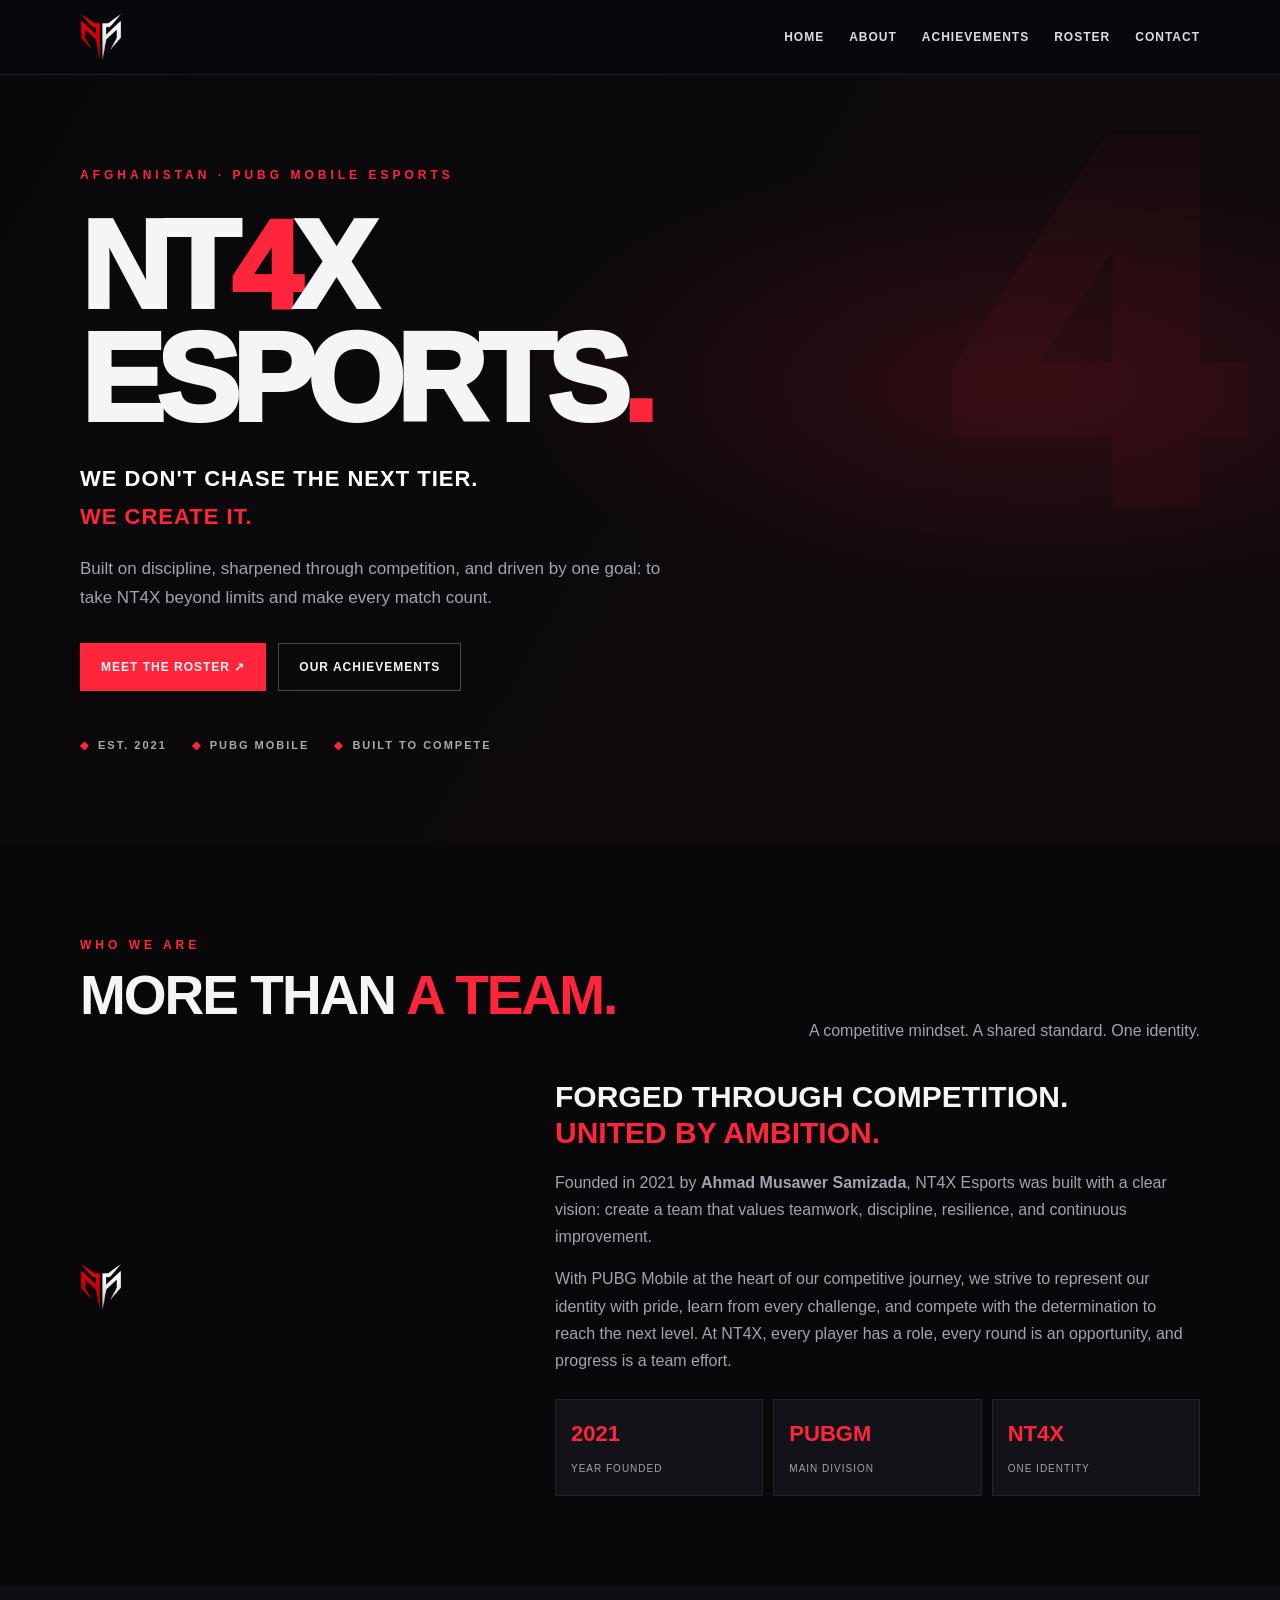
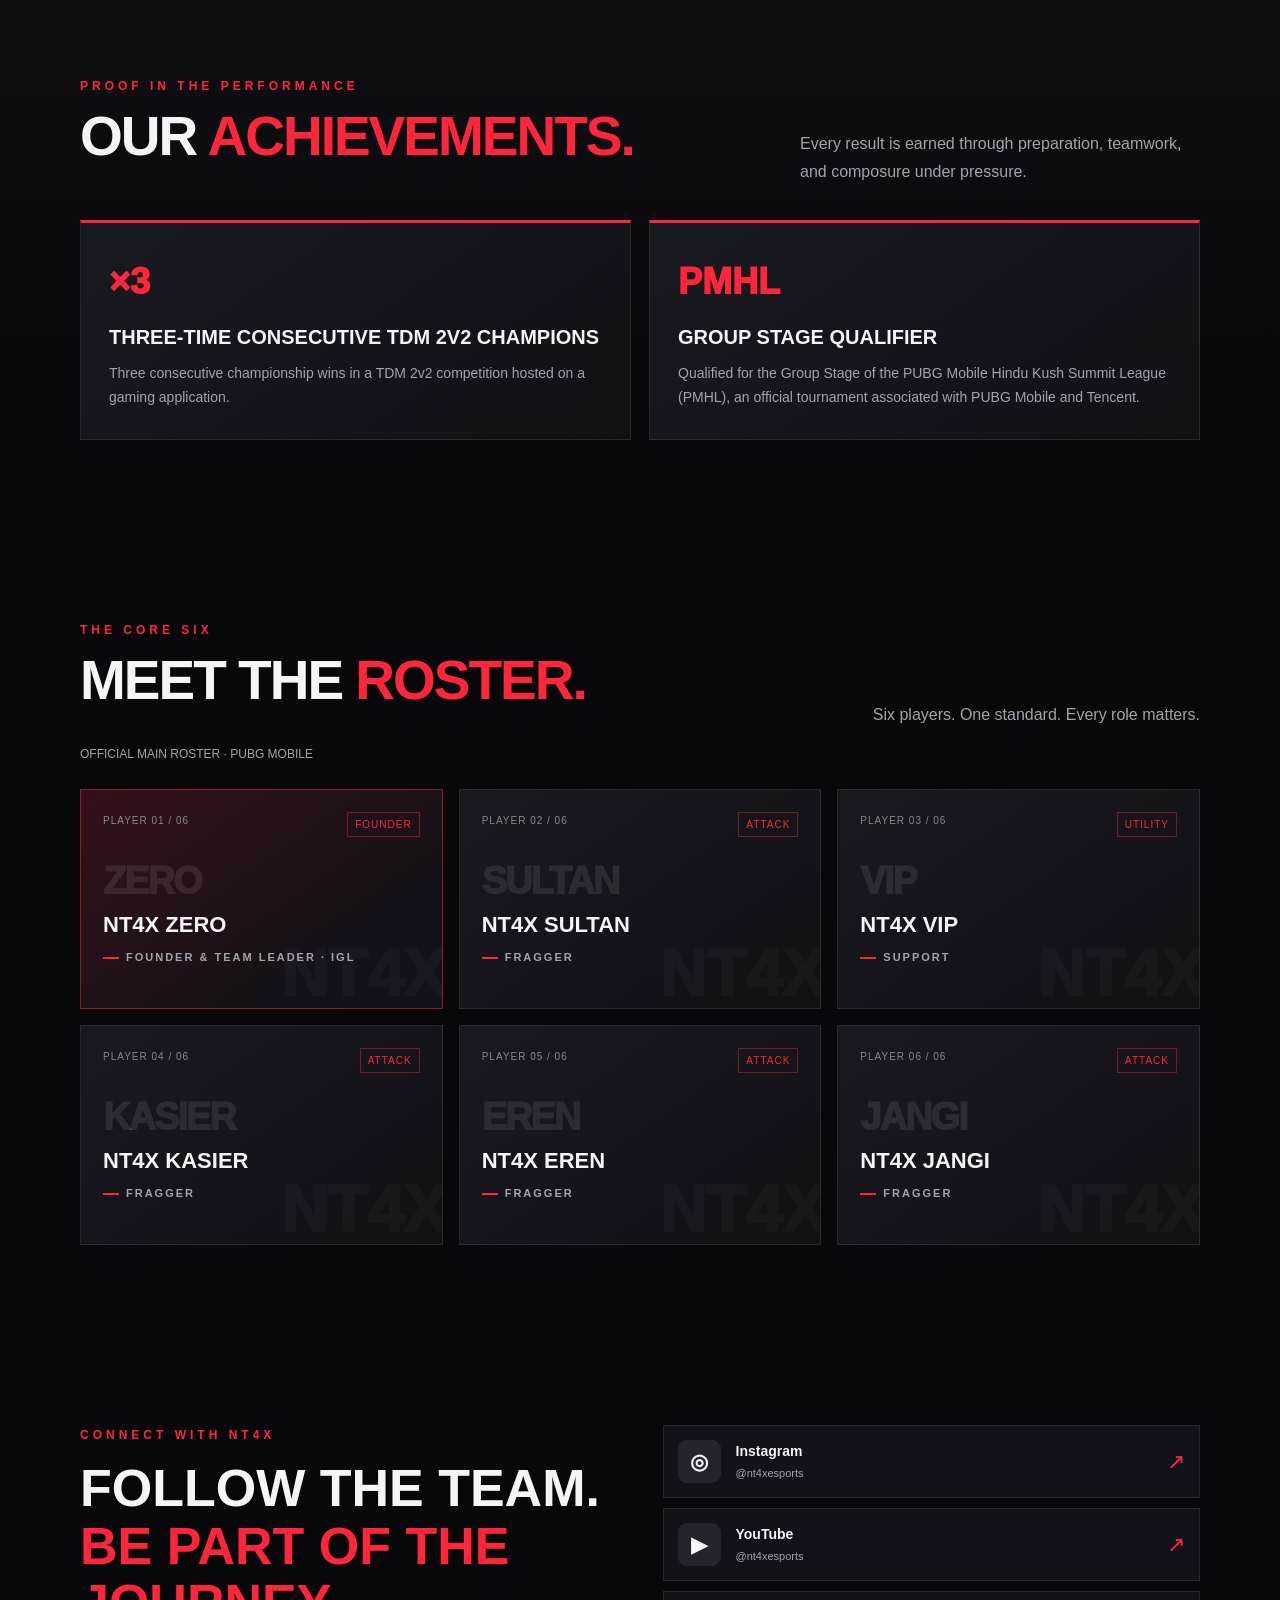
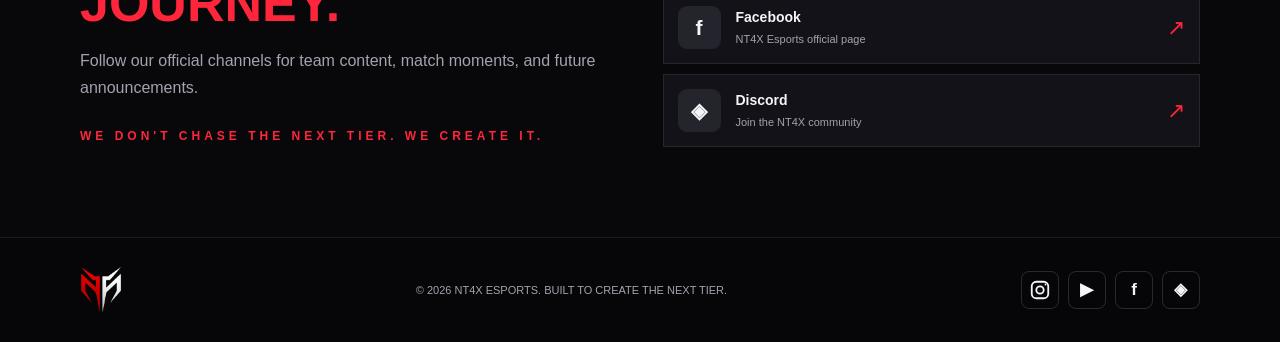
==== index.html @ 8c8d633f "Update footer logo with image and aria-label" ====
<!DOCTYPE html>
<html lang="en">
<head>
<meta charset="UTF-8">
<meta name="viewport" content="width=device-width, initial-scale=1">
<meta name="theme-color" content="#08080b">
<title>NT4X ESPORTS | Official Website</title>
<style>
:root{--red:#ff263b;--bg:#08080b;--card:#121218;--white:#f5f5f7;--muted:#a3a3af}
*{box-sizing:border-box;margin:0;padding:0}
html{scroll-behavior:smooth;scroll-padding-top:85px}
body{font-family:Arial,Helvetica,sans-serif;background:var(--bg);color:var(--white);line-height:1.7}
a{color:inherit;text-decoration:none}
.wrap{width:min(1120px,92%);margin:auto}
.red{color:var(--red)}
header{height:75px;position:sticky;top:0;z-index:10;background:#09090dee;backdrop-filter:blur(15px);border-bottom:1px solid #ffffff18}
nav{height:100%;display:flex;align-items:center;justify-content:space-between;gap:20px}
.logo{font-size:25px;font-weight:1000;letter-spacing:-1px}
.logo span{color:var(--red)}
.navlinks{display:flex;gap:25px}
.navlinks a{font-size:12px;font-weight:800;letter-spacing:1px;color:#ddd;transition:.2s}
.navlinks a:hover{color:var(--red)}
.menu{display:none;background:none;color:white;border:1px solid #444;padding:8px 12px;font-size:20px}
section{padding:90px 0}
.eyebrow{font-size:12px;font-weight:bold;letter-spacing:4px;color:var(--red);text-transform:uppercase}
h2{font-size:clamp(32px,5vw,55px);line-height:1.1;letter-spacing:-2px;text-transform:uppercase;margin:10px 0 18px}
p{color:var(--muted)}
.hero{min-height:650px;display:flex;align-items:center;position:relative;overflow:hidden;background:radial-gradient(ellipse at 80% 40%,#ff263b24,transparent 35%),linear-gradient(120deg,#08080b,#110a0d)}
.hero:after{content:"4";position:absolute;right:4%;top:0;font-size:clamp(250px,40vw,520px);font-weight:1000;color:#ff263b0b;line-height:1;pointer-events:none}
.hero .wrap{position:relative;z-index:1}
.hero h1{font-size:clamp(65px,11vw,125px);line-height:.9;letter-spacing:-8px;font-weight:1000;margin:25px 0}
.hero h1 span{color:var(--red)}
.tagline{font-size:clamp(16px,2.5vw,22px);font-weight:900;letter-spacing:1px;text-transform:uppercase;color:white}
.hero-copy{max-width:600px;margin-top:20px;font-size:17px}
.buttons{display:flex;flex-wrap:wrap;gap:12px;margin-top:30px}
.btn{display:inline-block;padding:13px 20px;font-size:12px;font-weight:900;letter-spacing:1px;border:1px solid #ffffff40;transition:.2s}
.btn.primary{background:var(--red);border-color:var(--red)}
.btn:hover{transform:translateY(-3px);border-color:var(--red)}
.meta{display:flex;gap:25px;flex-wrap:wrap;margin-top:45px;font-size:11px;font-weight:bold;letter-spacing:2px;color:#aaa}
.meta span:before{content:"◆";color:var(--red);margin-right:8px}
.heading{display:flex;align-items:end;justify-content:space-between;gap:20px;margin-bottom:35px}
.heading p{max-width:400px}
.about-grid{display:grid;grid-template-columns:.8fr 1.2fr;gap:45px;align-items:center}
.emblem{min-height:300px;display:grid;place-items:center;background:linear-gradient(145deg,#191920,#0d0d11);border:1px solid #ffffff16;position:relative;overflow:hidden}
.emblem:after{content:"ESPORTS";position:absolute;bottom:-15px;font-size:65px;font-weight:1000;color:#ffffff08}
.emblem .logo{font-size:clamp(65px,10vw,100px);z-index:1}
.about-copy h3{font-size:30px;line-height:1.2;margin-bottom:18px}
.about-copy p{margin-bottom:15px}
.stats{display:grid;grid-template-columns:repeat(3,1fr);gap:10px;margin-top:25px}
.stat{background:var(--card);border:1px solid #ffffff12;padding:15px}
.stat strong{display:block;color:var(--red);font-size:22px}
.stat small{color:var(--muted);font-size:10px;letter-spacing:1px}
.achievements{background:linear-gradient(180deg,#0e0e13,#08080b)}
.achievement-grid{display:grid;grid-template-columns:repeat(2,1fr);gap:18px}
.achievement{background:linear-gradient(145deg,#191920,#101015);border:1px solid #ffffff15;border-top:3px solid var(--red);padding:28px;min-height:220px}
.achievement .number{font-size:36px;color:var(--red);font-weight:1000}
.achievement h3{font-size:20px;line-height:1.3;margin:12px 0}
.achievement p{font-size:14px}
.roster-grid{display:grid;grid-template-columns:repeat(3,1fr);gap:16px}
.player{background:linear-gradient(145deg,#191920,#101015);border:1px solid #ffffff16;min-height:220px;padding:22px;position:relative;overflow:hidden;transition:.25s}
.player:hover{transform:translateY(-5px);border-color:var(--red)}
.player:after{content:"NT4X";position:absolute;right:-5px;bottom:-22px;font-size:65px;font-weight:1000;color:#ffffff07}
.player.leader{border-color:#ff263b80;background:linear-gradient(145deg,#351119,#121218 75%)}
.player-top{display:flex;justify-content:space-between;gap:8px;font-size:10px;letter-spacing:1px;color:#888}
.badge{color:var(--red);border:1px solid #ff263b66;padding:3px 7px}
.initial{font-size:38px;font-weight:1000;letter-spacing:-2px;color:#ffffff18;margin:25px 0 12px;line-height:1}
.player h3{font-size:22px;line-height:1.2;position:relative;z-index:1}
.role{font-size:11px;font-weight:bold;letter-spacing:2px;text-transform:uppercase;margin-top:10px;color:var(--muted)}
.role:before{content:"";display:inline-block;width:16px;height:2px;background:var(--red);vertical-align:middle;margin-right:7px}
.contact-grid{display:grid;grid-template-columns:1fr 1fr;gap:45px}
.contact-copy h3{font-size:clamp(32px,5vw,52px);line-height:1.1;margin:15px 0}
.socials{display:grid;gap:10px}
.social{display:flex;align-items:center;gap:15px;background:var(--card);border:1px solid #ffffff15;padding:14px;transition:.2s}
.social:hover{border-color:var(--red);transform:translateX(4px)}
.icon{width:43px;height:43px;display:grid;place-items:center;background:#24242c;border-radius:9px;font-size:21px;font-weight:bold}
.social strong{display:block;font-size:14px}
.social small{display:block;color:var(--muted);font-size:11px}
.arrow{margin-left:auto;color:var(--red);font-size:22px}
footer{border-top:1px solid #ffffff18;background:#060608;padding:28px 0}
.footer-inner{display:flex;justify-content:space-between;align-items:center;gap:20px;flex-wrap:wrap}
footer p{font-size:11px}
.footer-socials{display:flex;gap:9px}
.footer-socials a{display:grid;place-items:center;width:38px;height:38px;border:1px solid #ffffff25;border-radius:8px;font-size:17px;font-weight:bold}
.footer-socials a:hover{color:var(--red);border-color:var(--red)}
@media(max-width:760px){
 section{padding:65px 0}
 .menu{display:block}
 .navlinks{display:none;position:absolute;top:74px;left:0;right:0;background:#0b0b10;padding:18px 5%;flex-direction:column;gap:0;border-bottom:1px solid #ffffff20}
 .navlinks.open{display:flex}
 .navlinks a{padding:12px 0;border-bottom:1px solid #ffffff0d}
 .hero{min-height:590px}
 .hero h1{letter-spacing:-5px}
 .heading{display:block}
 .heading p{margin-top:12px}
 .about-grid,.contact-grid{grid-template-columns:1fr;gap:25px}
 .emblem{min-height:230px}
 .roster-grid{grid-template-columns:repeat(2,minmax(0,1fr))}
 .achievement-grid{grid-template-columns:1fr}
}
@media(max-width:450px){
 .roster-grid{grid-template-columns:1fr}
 .player{min-height:195px}
 .stats{grid-template-columns:1fr}
 .hero h1{font-size:64px}
}
</style>
</head>
<body>

<header>
 <nav class="wrap">
  <a class="logo" href="#home" aria-label="NT4X ESPORTS">
  <img src="nt4x-logo.png" alt="NT4X ESPORTS Logo" style="height:48px;width:auto;object-fit:contain;display:block;">
</a>
  <button class="menu" id="menu" aria-label="Open menu">☰</button>
  <div class="navlinks" id="navlinks">
   <a href="#home">HOME</a>
   <a href="#about">ABOUT</a>
   <a href="#achievements">ACHIEVEMENTS</a>
   <a href="#roster">ROSTER</a>
   <a href="#contact">CONTACT</a>
  </div>
 </nav>
</header>

<main>
<section class="hero" id="home">
 <div class="wrap">
  <div class="eyebrow">AFGHANISTAN · PUBG MOBILE ESPORTS</div>
  <h1>NT<span>4</span>X<br>ESPORTS<span>.</span></h1>
  <div class="tagline">WE DON'T CHASE THE NEXT TIER.<br><span class="red">WE CREATE IT.</span></div>
  <p class="hero-copy">Built on discipline, sharpened through competition, and driven by one goal: to take NT4X beyond limits and make every match count.</p>
  <div class="buttons">
   <a class="btn primary" href="#roster">MEET THE ROSTER ↗</a>
   <a class="btn" href="#achievements">OUR ACHIEVEMENTS</a>
  </div>
  <div class="meta"><span>EST. 2021</span><span>PUBG MOBILE</span><span>BUILT TO COMPETE</span></div>
 </div>
</section>

<section id="about">
 <div class="wrap">
  <div class="heading">
   <div><div class="eyebrow">WHO WE ARE</div><h2>MORE THAN <span class="red">A TEAM.</span></h2></div>
   <p>A competitive mindset. A shared standard. One identity.</p>
  </div>
  <div class="about-grid">
   <div class="logo">
  <img src="nt4x-logo.png" alt="NT4X ESPORTS" style="height:48px;width:auto;display:block">
</div>
   <div class="about-copy">
    <h3>FORGED THROUGH COMPETITION.<br><span class="red">UNITED BY AMBITION.</span></h3>
    <p>Founded in 2021 by <strong>Ahmad Musawer Samizada</strong>, NT4X Esports was built with a clear vision: create a team that values teamwork, discipline, resilience, and continuous improvement.</p>
    <p>With PUBG Mobile at the heart of our competitive journey, we strive to represent our identity with pride, learn from every challenge, and compete with the determination to reach the next level. At NT4X, every player has a role, every round is an opportunity, and progress is a team effort.</p>
    <div class="stats">
     <div class="stat"><strong>2021</strong><small>YEAR FOUNDED</small></div>
     <div class="stat"><strong>PUBGM</strong><small>MAIN DIVISION</small></div>
     <div class="stat"><strong>NT4X</strong><small>ONE IDENTITY</small></div>
    </div>
   </div>
  </div>
 </div>
</section>

<section class="achievements" id="achievements">
 <div class="wrap">
  <div class="heading">
   <div><div class="eyebrow">PROOF IN THE PERFORMANCE</div><h2>OUR <span class="red">ACHIEVEMENTS.</span></h2></div>
   <p>Every result is earned through preparation, teamwork, and composure under pressure.</p>
  </div>
  <div class="achievement-grid">
   <article class="achievement">
    <div class="number">×3</div>
    <h3>THREE-TIME CONSECUTIVE TDM 2V2 CHAMPIONS</h3>
    <p>Three consecutive championship wins in a TDM 2v2 competition hosted on a gaming application.</p>
   </article>
   <article class="achievement">
    <div class="number">PMHL</div>
    <h3>GROUP STAGE QUALIFIER</h3>
    <p>Qualified for the Group Stage of the PUBG Mobile Hindu Kush Summit League (PMHL), an official tournament associated with PUBG Mobile and Tencent.</p>
   </article>
  </div>
 </div>
</section>

<section id="roster">
 <div class="wrap">
  <div class="heading">
   <div><div class="eyebrow">THE CORE SIX</div><h2>MEET THE <span class="red">ROSTER.</span></h2></div>
   <p>Six players. One standard. Every role matters.</p>
  </div>
  <p style="margin-top:-20px;margin-bottom:25px;font-size:12px">OFFICIAL MAIN ROSTER · PUBG MOBILE</p>
  <div class="roster-grid">
   <article class="player leader">
    <div class="player-top"><span>PLAYER 01 / 06</span><span class="badge">FOUNDER</span></div>
    <div class="initial">ZERO</div><h3>NT4X ZERO</h3>
    <div class="role">Founder &amp; Team Leader · IGL</div>
   </article>
   <article class="player">
    <div class="player-top"><span>PLAYER 02 / 06</span><span class="badge">ATTACK</span></div>
    <div class="initial">SULTAN</div><h3>NT4X SULTAN</h3>
    <div class="role">Fragger</div>
   </article>
   <article class="player">
    <div class="player-top"><span>PLAYER 03 / 06</span><span class="badge">UTILITY</span></div>
    <div class="initial">VIP</div><h3>NT4X VIP</h3>
    <div class="role">Support</div>
   </article>
   <article class="player">
    <div class="player-top"><span>PLAYER 04 / 06</span><span class="badge">ATTACK</span></div>
    <div class="initial">KASIER</div><h3>NT4X KASIER</h3>
    <div class="role">Fragger</div>
   </article>
   <article class="player">
    <div class="player-top"><span>PLAYER 05 / 06</span><span class="badge">ATTACK</span></div>
    <div class="initial">EREN</div><h3>NT4X EREN</h3>
    <div class="role">Fragger</div>
   </article>
   <article class="player">
    <div class="player-top"><span>PLAYER 06 / 06</span><span class="badge">ATTACK</span></div>
    <div class="initial">JANGI</div><h3>NT4X JANGI</h3>
    <div class="role">Fragger</div>
   </article>
  </div>
 </div>
</section>

<section id="contact">
 <div class="wrap">
  <div class="contact-grid">
   <div class="contact-copy">
    <div class="eyebrow">CONNECT WITH NT4X</div>
    <h3>FOLLOW THE TEAM.<br><span class="red">BE PART OF THE JOURNEY.</span></h3>
    <p>Follow our official channels for team content, match moments, and future announcements.</p>
    <p class="eyebrow" style="margin-top:25px">WE DON'T CHASE THE NEXT TIER. WE CREATE IT.</p>
   </div>
   <div class="socials">
    <a class="social" href="https://www.instagram.com/nt4xesports?dlrf=emI4eGlkbW9oaG5x" target="_blank" rel="noopener noreferrer">
     <span class="icon">◎</span><span><strong>Instagram</strong><small>@nt4xesports</small></span><span class="arrow">↗</span>
    </a>
    <a class="social" href="https://youtube.com/@nt4xesports?si=d8Tklz0LD0wvuOBV" target="_blank" rel="noopener noreferrer">
     <span class="icon">▶</span><span><strong>YouTube</strong><small>@nt4xesports</small></span><span class="arrow">↗</span>
    </a>
    <a class="social" href="https://www.facebook.com/share/19sgKAQudq/" target="_blank" rel="noopener noreferrer">
     <span class="icon">f</span><span><strong>Facebook</strong><small>NT4X Esports official page</small></span><span class="arrow">↗</span>
    </a>
    <a class="social" href="https://discord.gg/b323h7CHEZ" target="_blank" rel="noopener noreferrer">
     <span class="icon">◈</span><span><strong>Discord</strong><small>Join the NT4X community</small></span><span class="arrow">↗</span>
    </a>
   </div>
  </div>
 </div>
</section>
</main>

<footer>
 <div class="wrap footer-inner">
  <a class="logo" href="#home" aria-label="NT4X ESPORTS">
  <img src="nt4x-logo.png" alt="NT4X ESPORTS Logo" style="height:48px;width:auto;object-fit:contain;display:block;">
</a>
  <p>© <span id="year"></span> NT4X ESPORTS. BUILT TO CREATE THE NEXT TIER.</p>
  <div class="footer-socials">
   <a href="https://www.instagram.com/nt4xesports?dlrf=emI4eGlkbW9oaG5x" target="_blank" rel="noopener noreferrer" aria-label="Instagram">
  <svg viewBox="0 0 24 24" width="22" height="22" fill="none" stroke="currentColor" stroke-width="2">
    <rect x="3" y="3" width="18" height="18" rx="5"/>
    <circle cx="12" cy="12" r="4"/>
    <circle cx="18" cy="6" r="1" fill="currentColor" stroke="none"/>
  </svg>
</a>
   <a href="https://youtube.com/@nt4xesports?si=d8Tklz0LD0wvuOBV" target="_blank" aria-label="YouTube">▶</a>
   <a href="https://www.facebook.com/share/19sgKAQudq/" target="_blank" aria-label="Facebook">f</a>
   <a href="https://discord.gg/b323h7CHEZ" target="_blank" aria-label="Discord">◈</a>
  </div>
 </div>
</footer>

<script>
const menu=document.getElementById('menu');
const links=document.getElementById('navlinks');
menu.addEventListener('click',()=>{
 links.classList.toggle('open');
 menu.textContent=links.classList.contains('open')?'✕':'☰';
});
links.querySelectorAll('a').forEach(a=>a.addEventListener('click',()=>{
 links.classList.remove('open');
 menu.textContent='☰';
}));
document.getElementById('year').textContent=new Date().getFullYear();
</script>
</body>
</html>
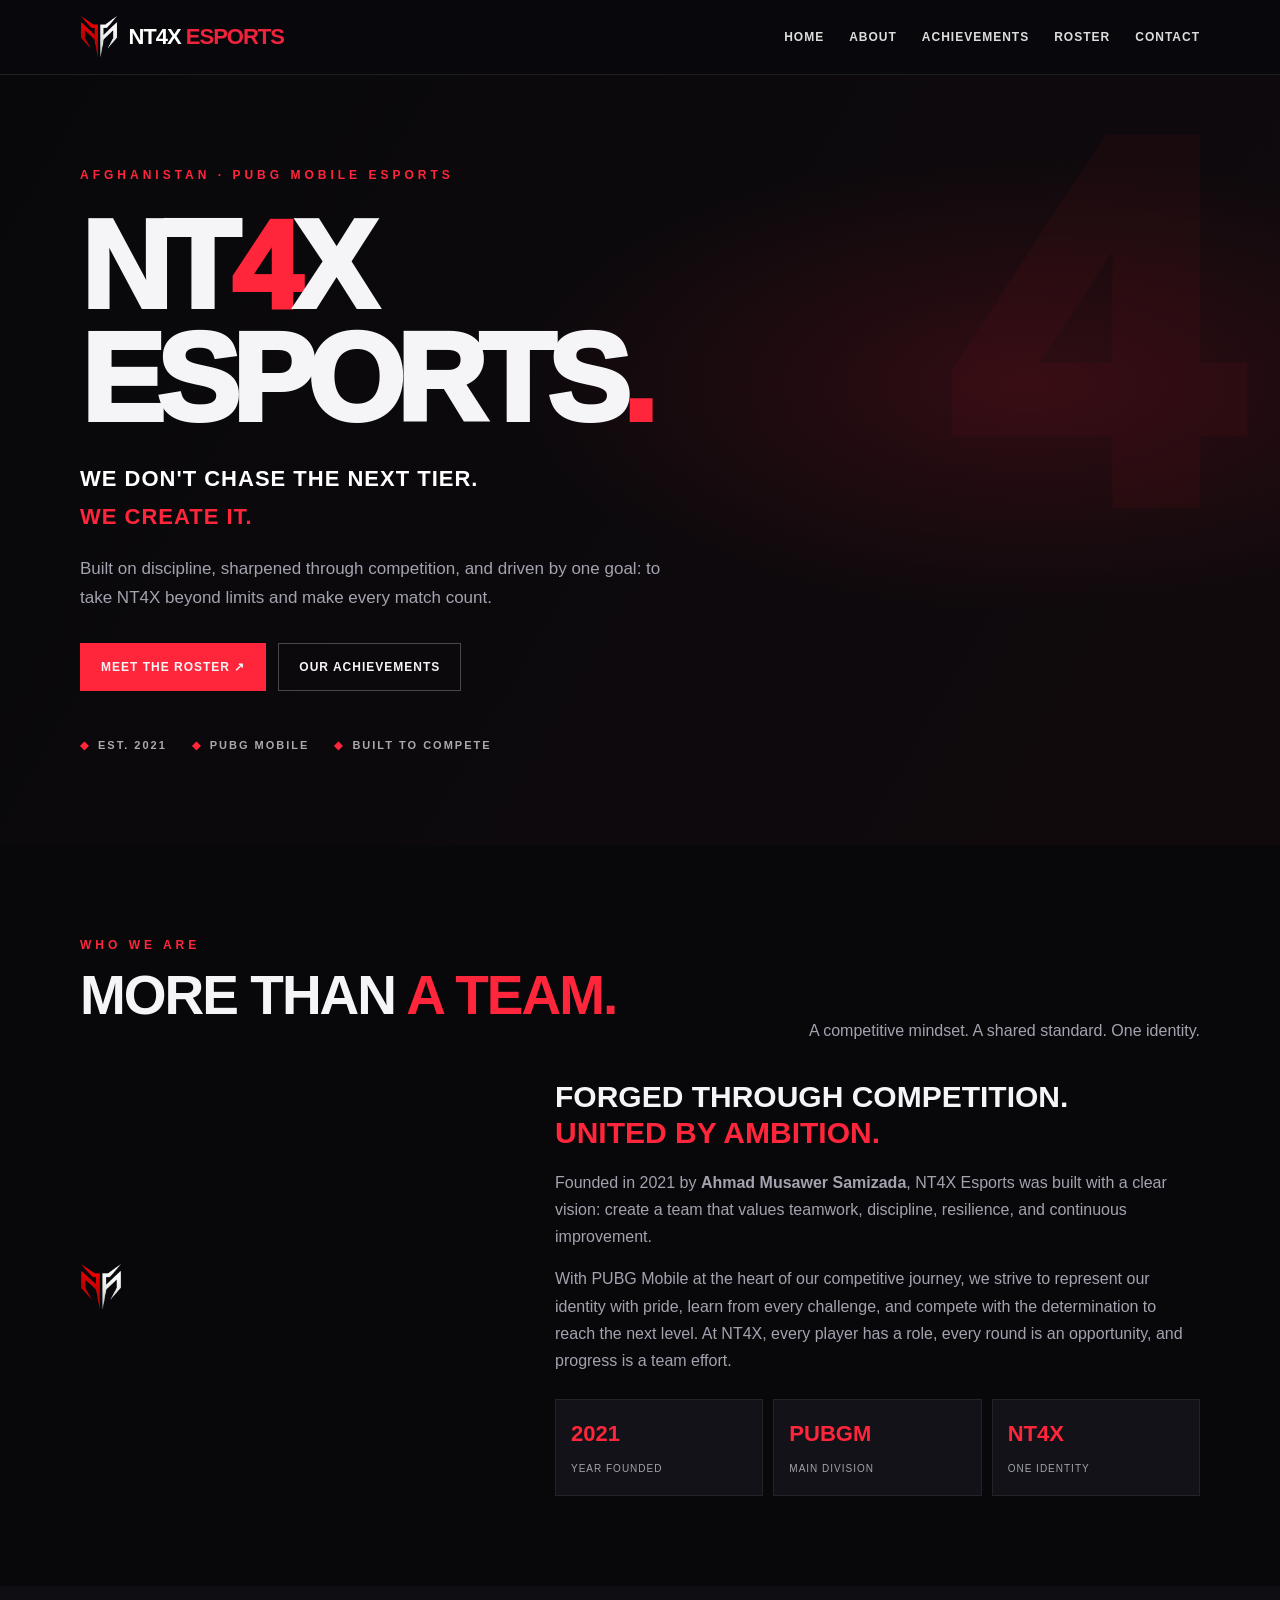
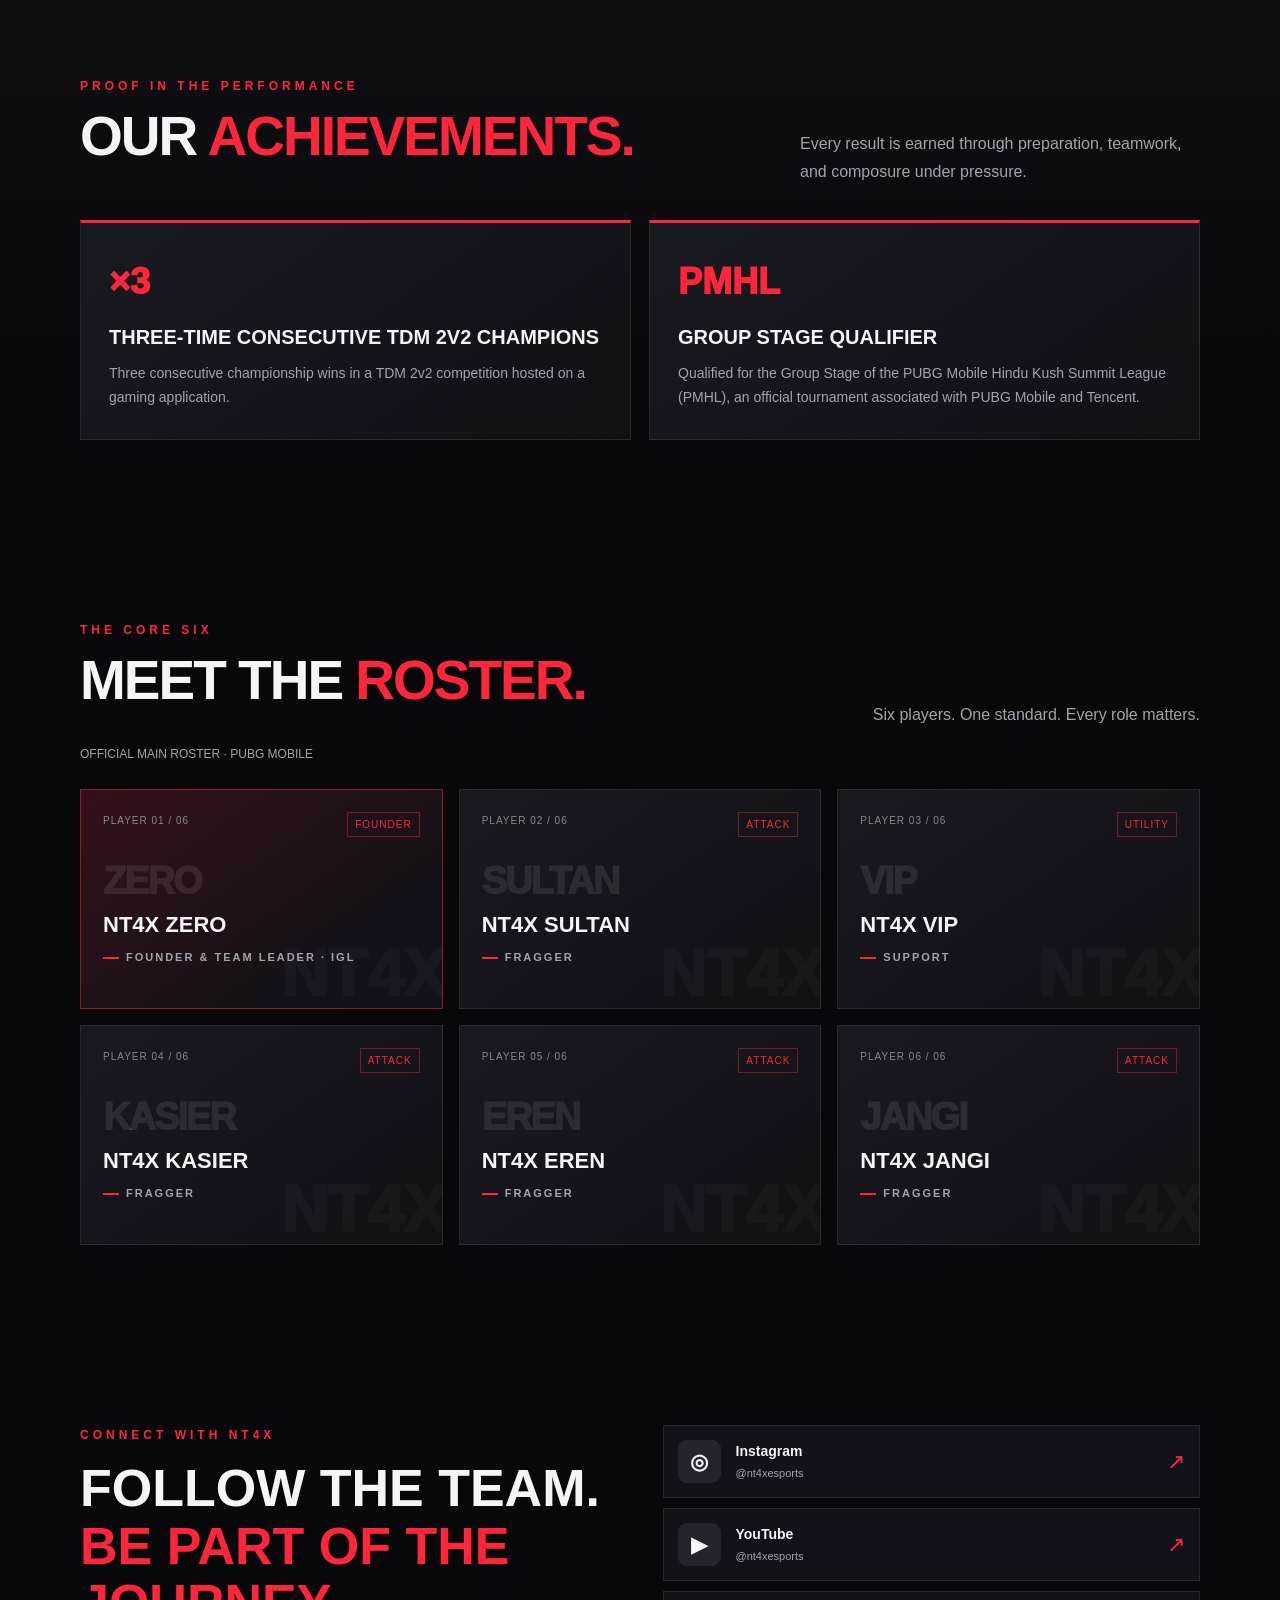
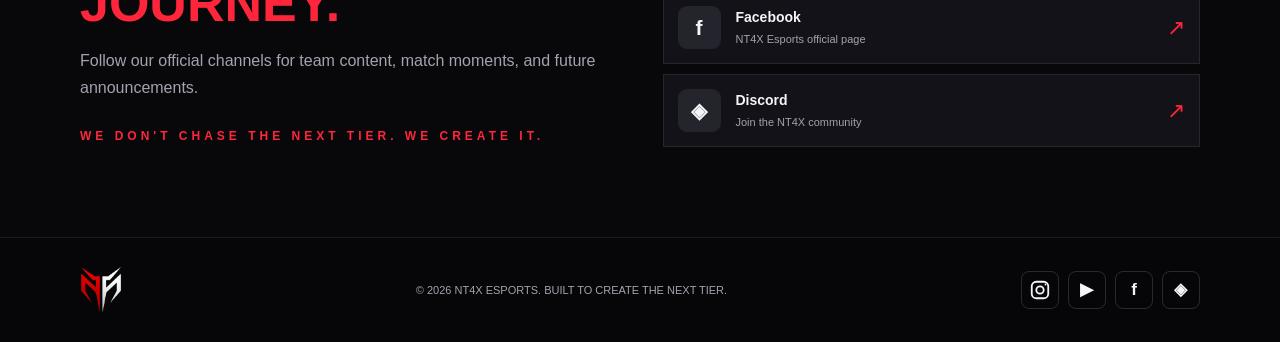
==== commit b3ea6a29: "Update logo link with new styles and text" ====
--- a/index.html
+++ b/index.html
@@ -110,8 +110,9 @@
 
 <header>
  <nav class="wrap">
-  <a class="logo" href="#home" aria-label="NT4X ESPORTS">
-  <img src="nt4x-logo.png" alt="NT4X ESPORTS Logo" style="height:48px;width:auto;object-fit:contain;display:block;">
+  <a class="logo" href="#home" aria-label="NT4X ESPORTS" style="display:flex;align-items:center;gap:10px;text-decoration:none;">
+  <img src="nt4x-logo.png" alt="NT4X Logo" style="height:44px;width:auto;object-fit:contain;display:block;">
+  <span style="color:white;font-size:22px;font-weight:900;white-space:nowrap;">NT4X <span style="color:#ef233c;">ESPORTS</span></span>
 </a>
   <button class="menu" id="menu" aria-label="Open menu">☰</button>
   <div class="navlinks" id="navlinks">
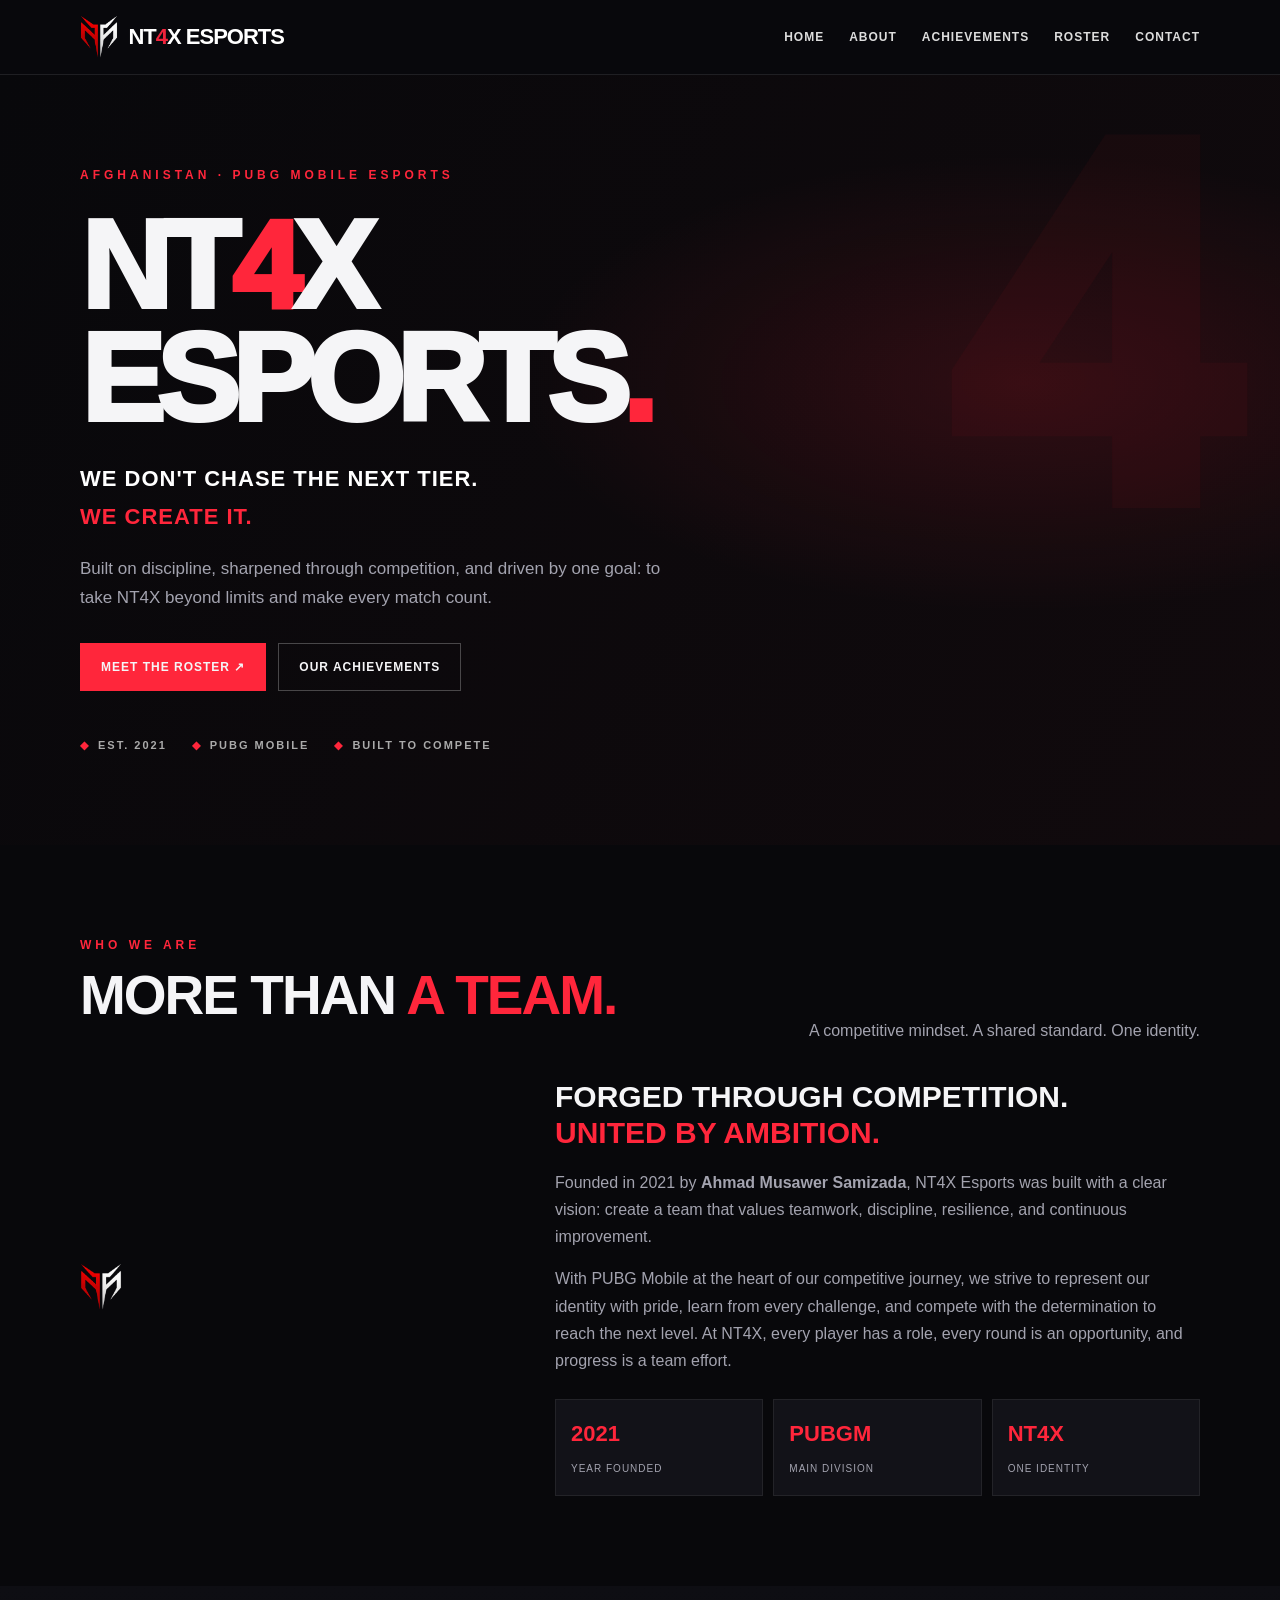
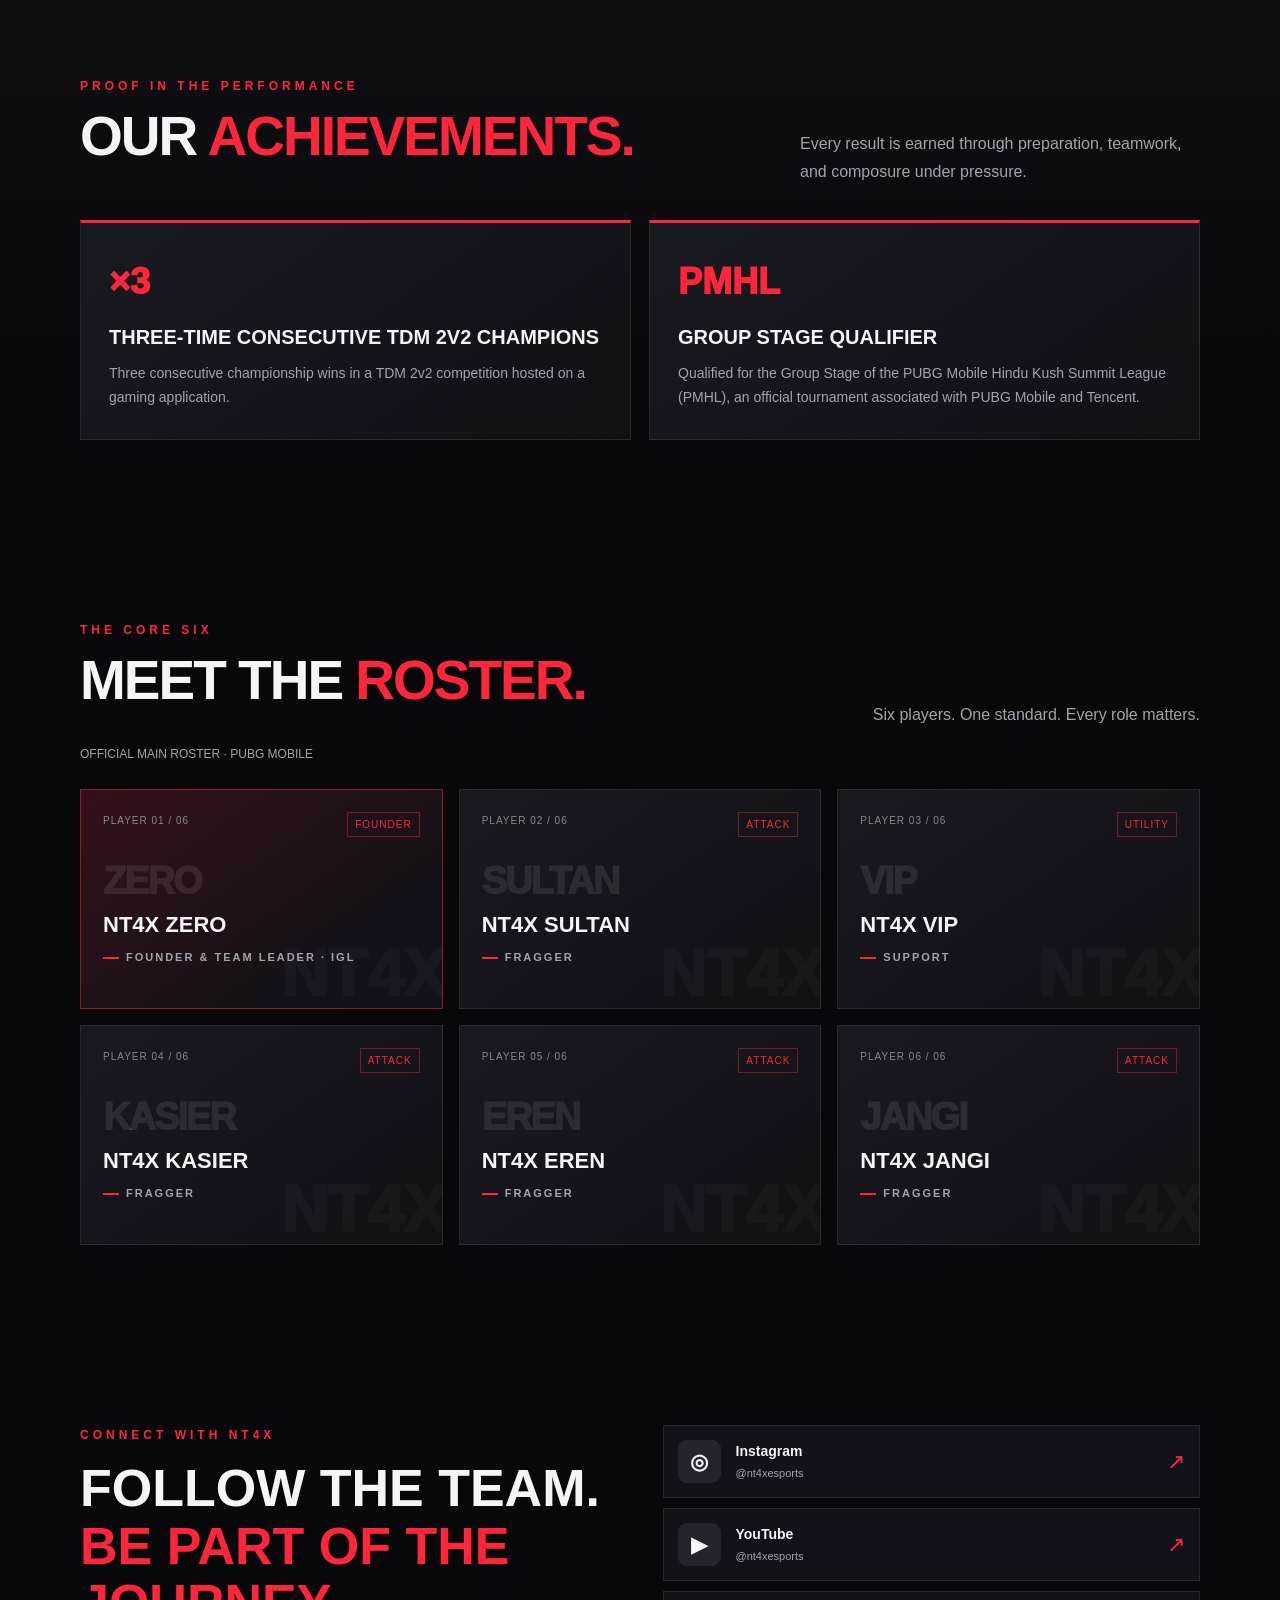
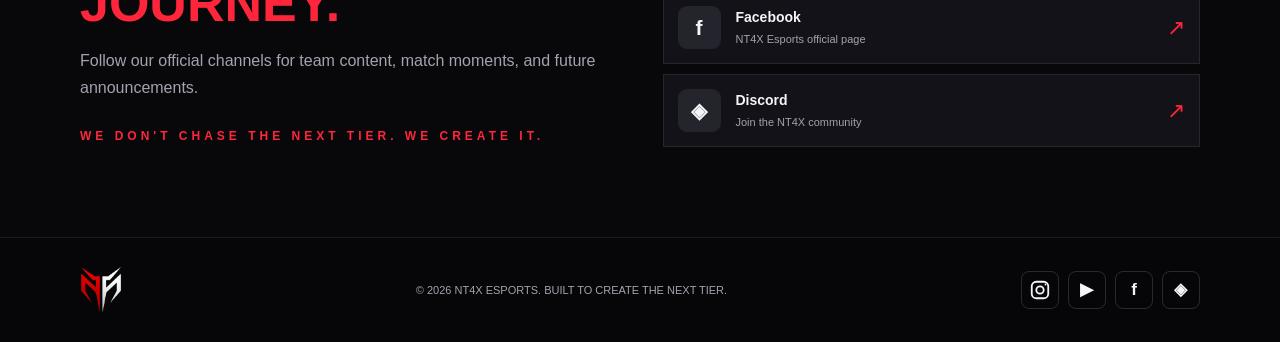
==== commit 7bf9f6e1: "Update index.html" ====
--- a/index.html
+++ b/index.html
@@ -112,7 +112,7 @@
  <nav class="wrap">
   <a class="logo" href="#home" aria-label="NT4X ESPORTS" style="display:flex;align-items:center;gap:10px;text-decoration:none;">
   <img src="nt4x-logo.png" alt="NT4X Logo" style="height:44px;width:auto;object-fit:contain;display:block;">
-  <span style="color:white;font-size:22px;font-weight:900;white-space:nowrap;">NT4X <span style="color:#ef233c;">ESPORTS</span></span>
+  <span style="color:white;font-size:22px;font-weight:900;white-space:nowrap;">NT<span style="color:#ef233c;">4</span>X ESPORTS</span>
 </a>
   <button class="menu" id="menu" aria-label="Open menu">☰</button>
   <div class="navlinks" id="navlinks">
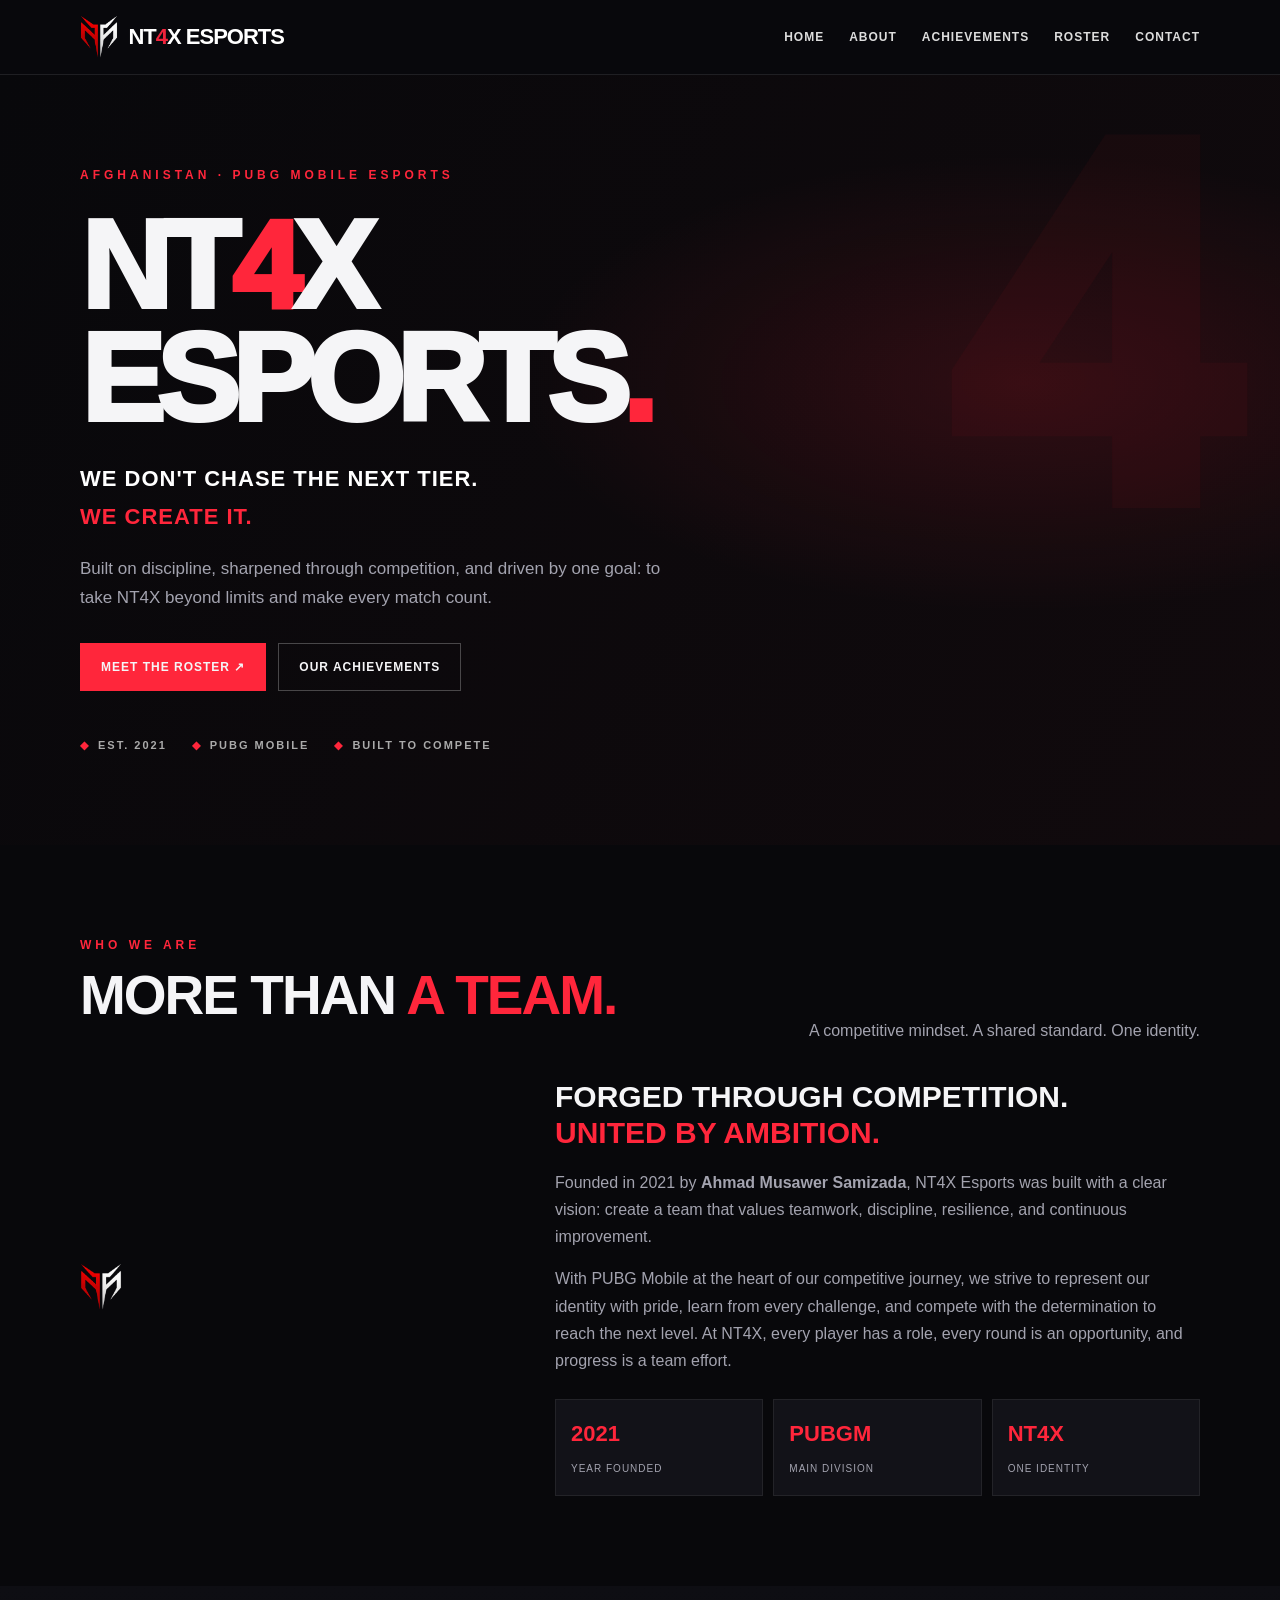
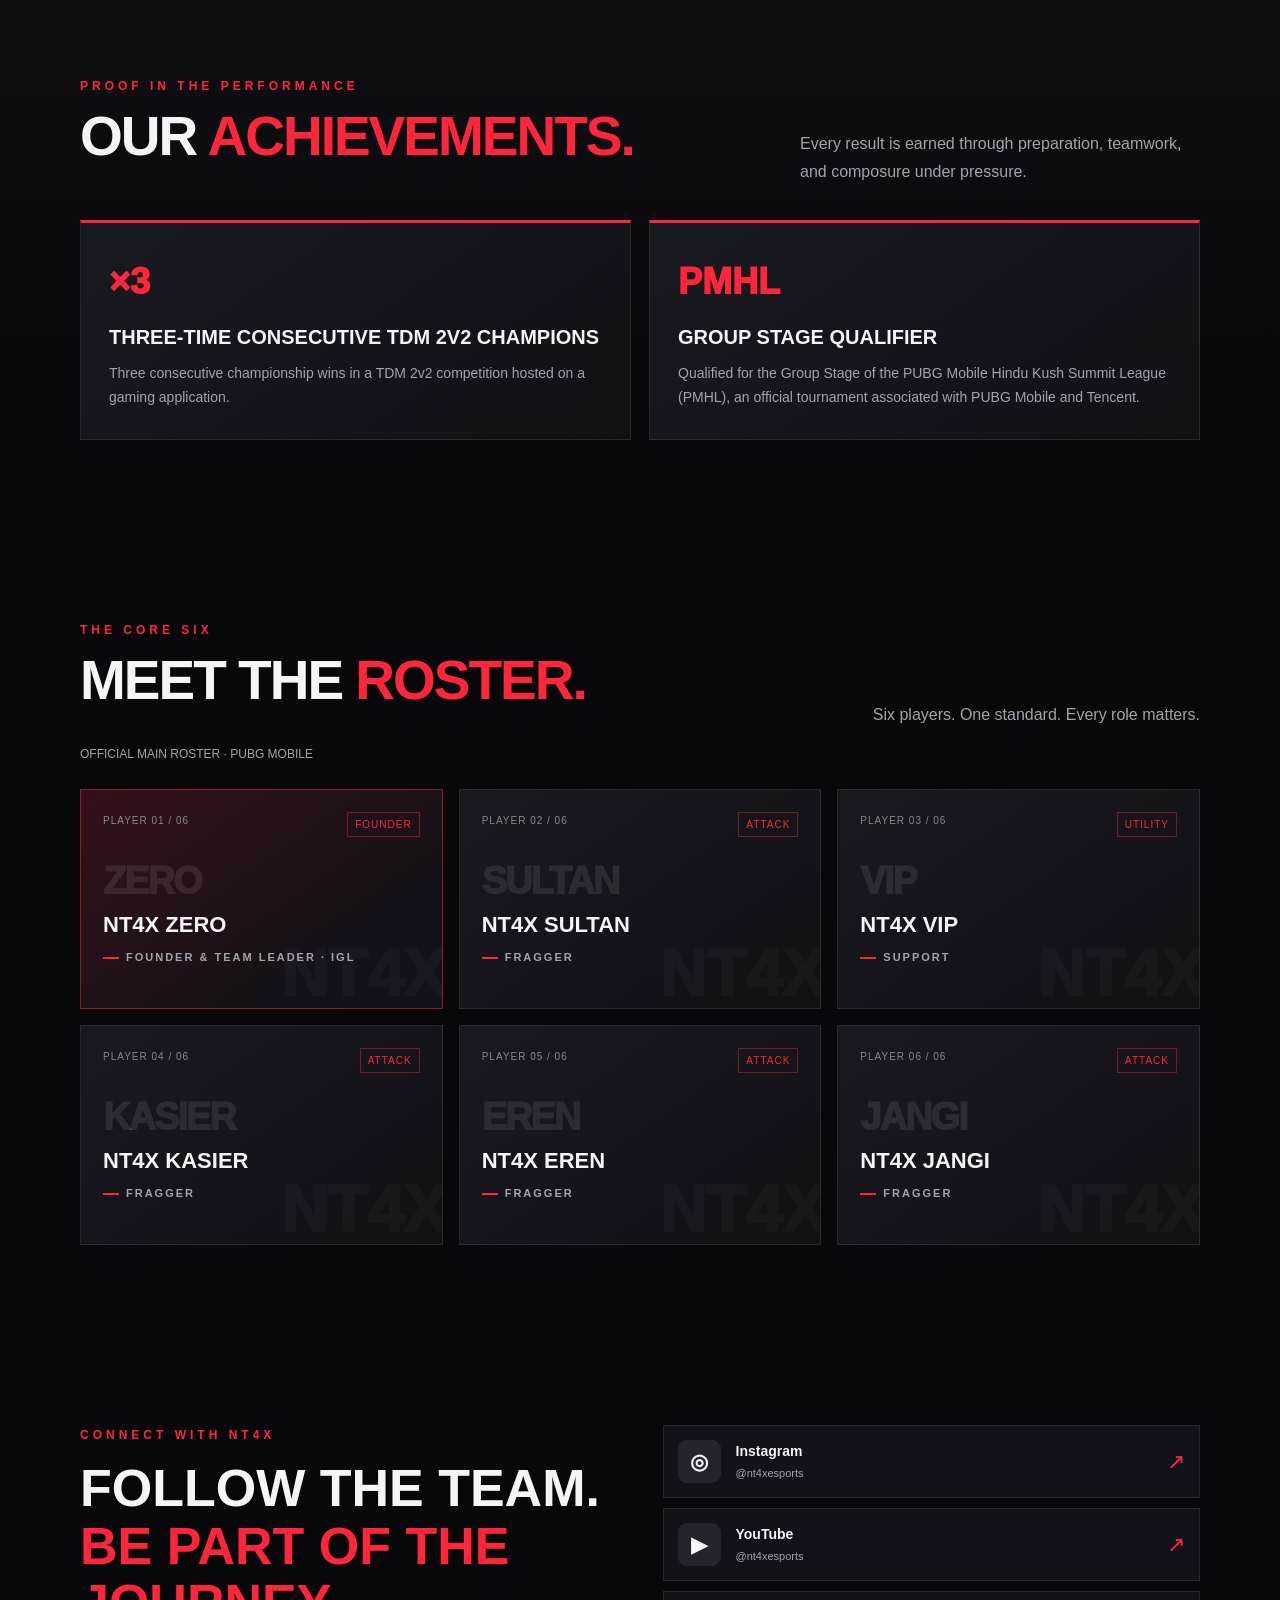
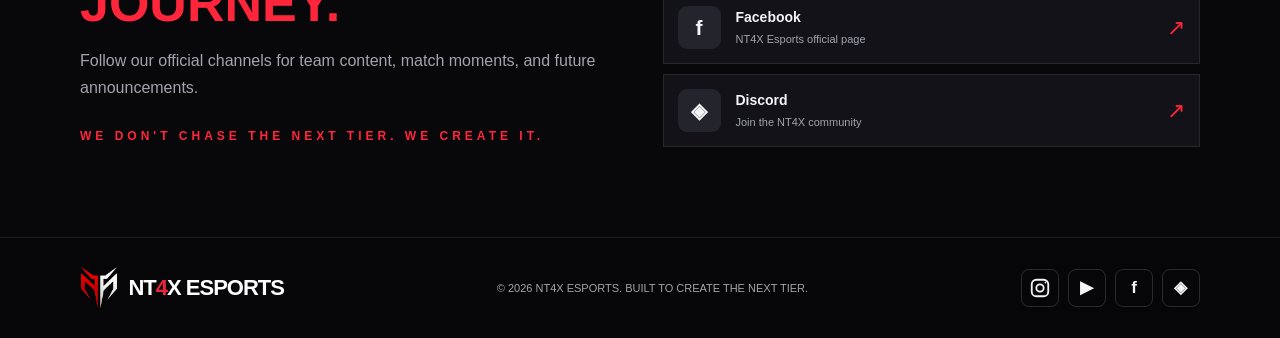
==== commit 83a4274b: "Refactor footer logo with branding span Updated footer logo link and added a span for branding." ====
--- a/index.html
+++ b/index.html
@@ -257,8 +257,9 @@
 
 <footer>
  <div class="wrap footer-inner">
-  <a class="logo" href="#home" aria-label="NT4X ESPORTS">
-  <img src="nt4x-logo.png" alt="NT4X ESPORTS Logo" style="height:48px;width:auto;object-fit:contain;display:block;">
+  <a class="logo" href="#home" aria-label="NT4X ESPORTS" style="display:flex;align-items:center;gap:10px;text-decoration:none;">
+  <img src="nt4x-logo.png" alt="NT4X Logo" style="height:44px;width:auto;object-fit:contain;display:block;">
+  <span style="color:white;font-size:22px;font-weight:900;white-space:nowrap;">NT<span style="color:#ef233c;">4</span>X ESPORTS</span>
 </a>
   <p>© <span id="year"></span> NT4X ESPORTS. BUILT TO CREATE THE NEXT TIER.</p>
   <div class="footer-socials">
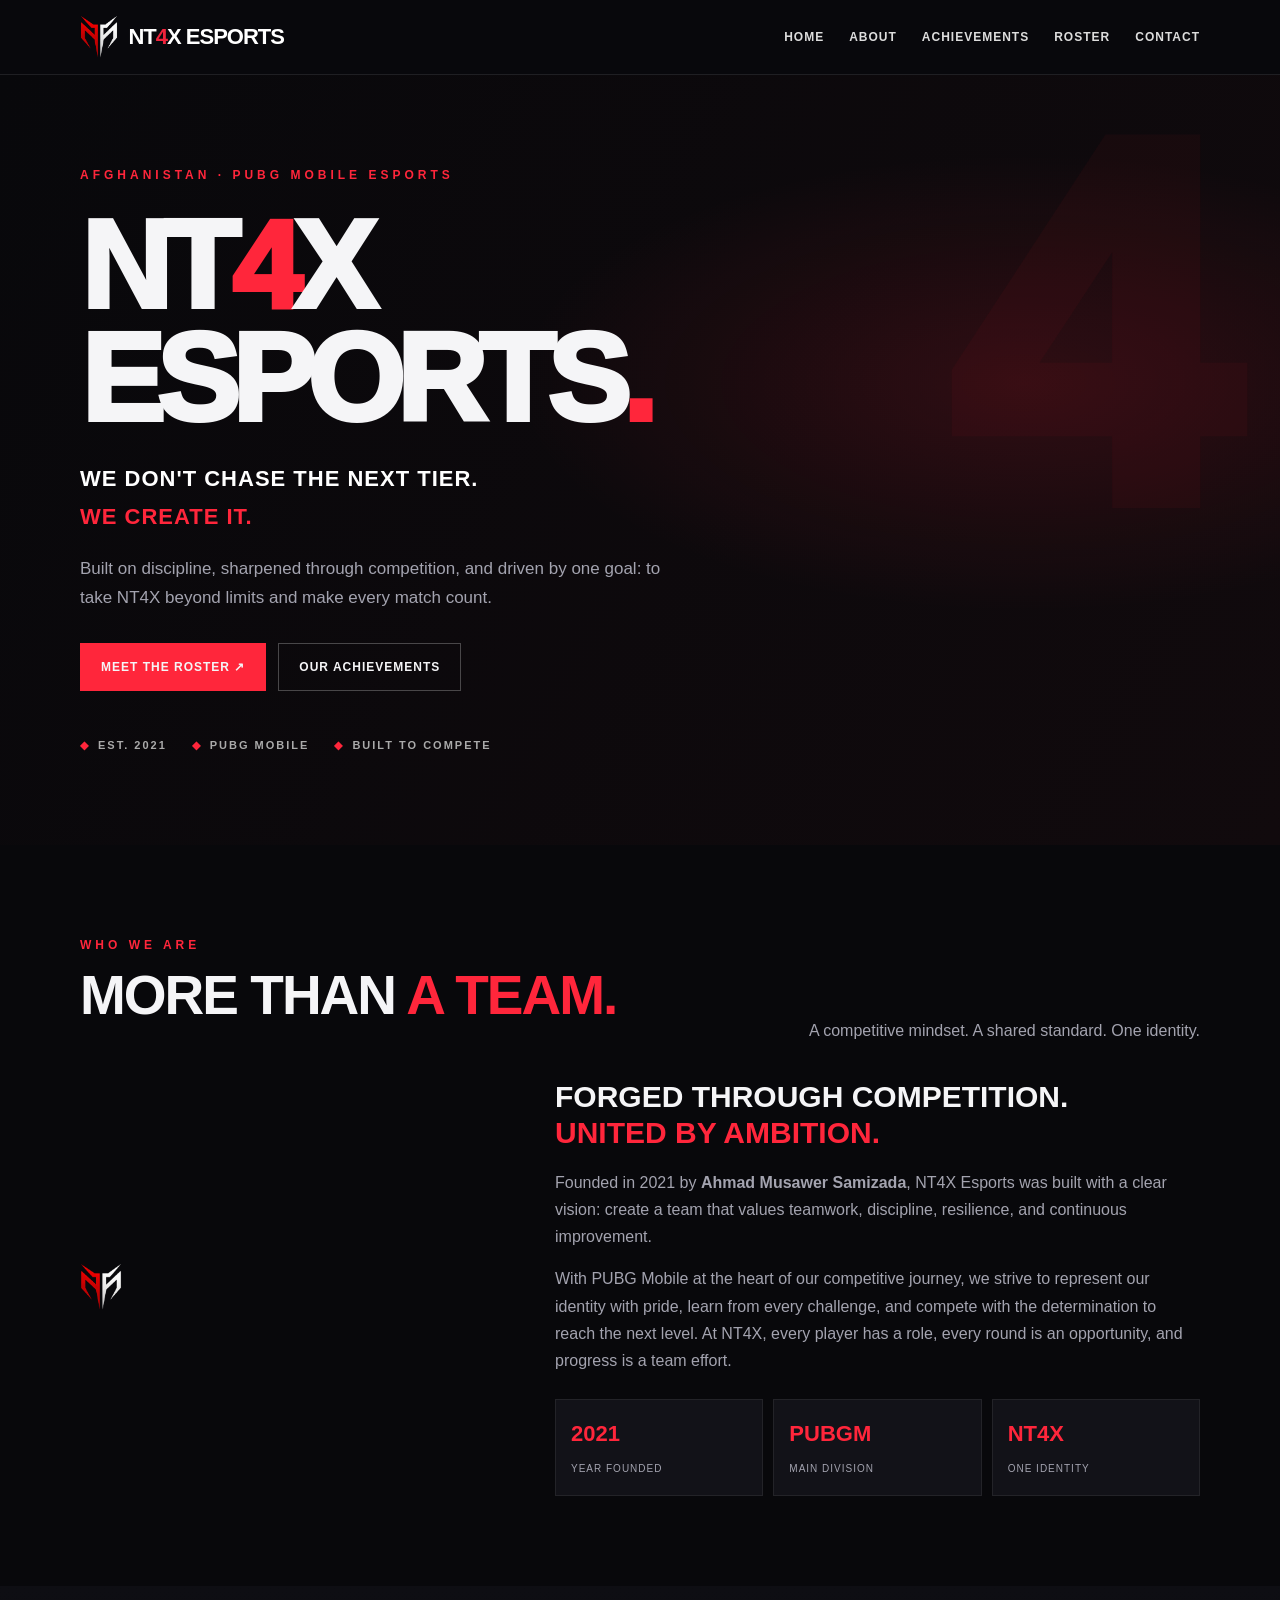
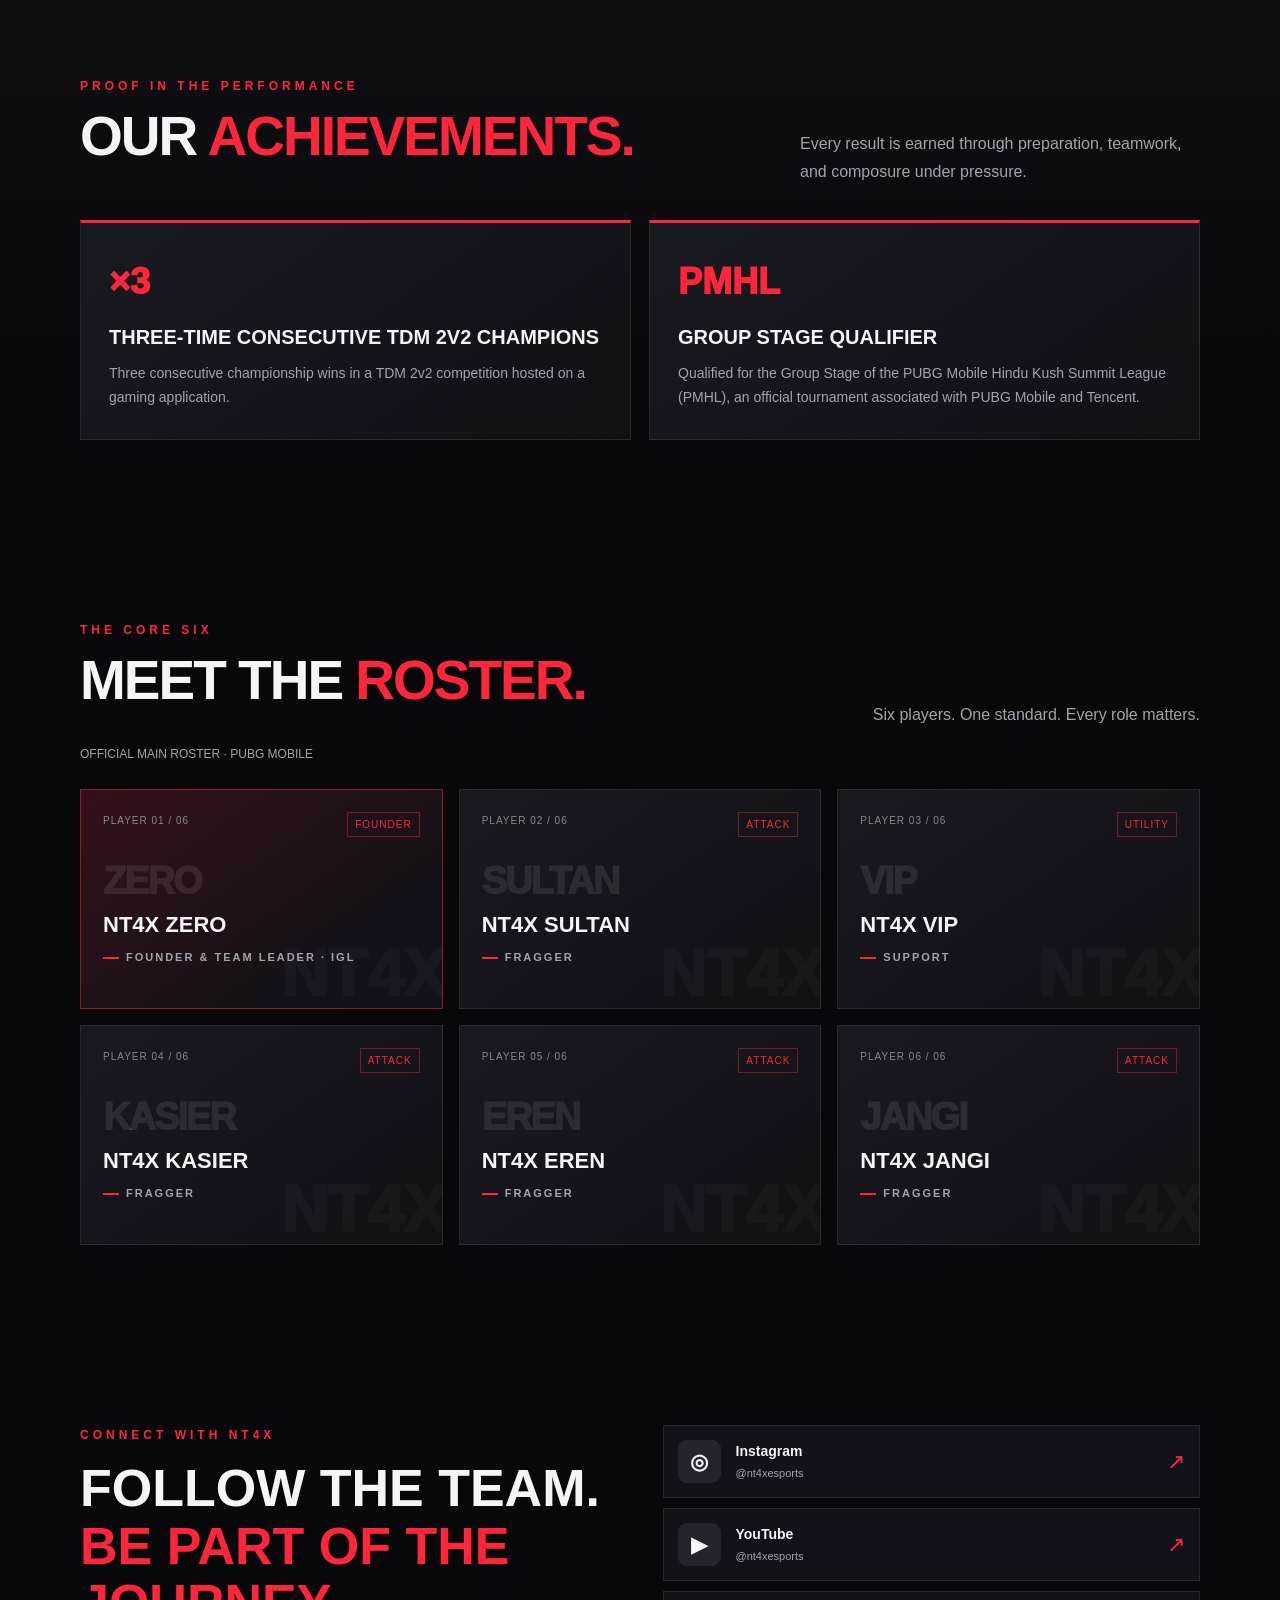
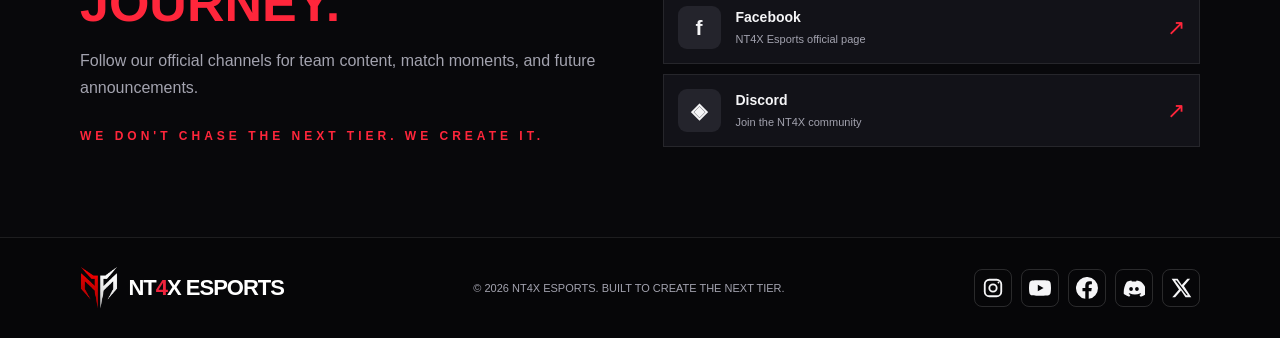
==== commit 2b77f7e6: "Update index.html" ====
--- a/index.html
+++ b/index.html
@@ -270,10 +270,23 @@
     <circle cx="18" cy="6" r="1" fill="currentColor" stroke="none"/>
   </svg>
 </a>
-   <a href="https://youtube.com/@nt4xesports?si=d8Tklz0LD0wvuOBV" target="_blank" aria-label="YouTube">▶</a>
-   <a href="https://www.facebook.com/share/19sgKAQudq/" target="_blank" aria-label="Facebook">f</a>
-   <a href="https://discord.gg/b323h7CHEZ" target="_blank" aria-label="Discord">◈</a>
-  </div>
+   <a href="https://youtube.com/@nt4xesports?si=d8Tklz0LD0wvuOBV" target="_blank" rel="noopener noreferrer" aria-label="YouTube" title="YouTube">
+  <svg viewBox="0 0 24 24" width="22" height="22" fill="currentColor" aria-hidden="true">
+    <path d="M23.5 6.2a3 3 0 0 0-2.1-2.1C19.5 3.6 12 3.6 12 3.6s-7.5 0-9.4.5A3 3 0 0 0 .5 6.2 31 31 0 0 0 0 12a31 31 0 0 0 .5 5.8 3 3 0 0 0 2.1 2.1c1.9.5 9.4.5 9.4.5s7.5 0 9.4-.5a3 3 0 0 0 2.1-2.1A31 31 0 0 0 24 12a31 31 0 0 0-.5-5.8ZM9.6 15.6V8.4l6.3 3.6-6.3 3.6Z"/>
+  </svg>
+</a><a href="https://www.facebook.com/share/19sgKAQudq/" target="_blank" rel="noopener noreferrer" aria-label="Facebook" title="Facebook">
+  <svg viewBox="0 0 24 24" width="22" height="22" fill="currentColor" aria-hidden="true">
+    <path d="M24 12a12 12 0 1 0-13.875 11.85v-8.38H7.078V12h3.047V9.35c0-3.008 1.792-4.67 4.533-4.67 1.312 0 2.686.234 2.686.234v2.953h-1.513c-1.49 0-1.956.925-1.956 1.874V12h3.328l-.532 3.47h-2.796v8.38A12.003 12.003 0 0 0 24 12Z"/>
+  </svg>
+</a><a href="https://discord.gg/b323h7CHEZ" target="_blank" rel="noopener noreferrer" aria-label="Discord" title="Discord">
+  <svg viewBox="0 0 24 24" width="22" height="22" fill="currentColor" aria-hidden="true">
+    <path d="M19.7 5.3A19.4 19.4 0 0 0 14.9 3.8l-.6 1.2a18 18 0 0 0-4.6 0l-.6-1.2a19.4 19.4 0 0 0-4.8 1.5C1.3 9.8.5 14.2.9 18.6a19.6 19.6 0 0 0 5.9 3l1.3-2.1-2-1a12 12 0 0 0 .9-.7c3.9 1.8 8.1 1.8 12 0l.9.7-2 1 1.3 2.1a19.6 19.6 0 0 0 5.9-3c.5-5.1-.8-9.5-5.4-13.3ZM8.8 15.2c-1.1 0-2-1-2-2.2s.9-2.2 2-2.2 2 1 2 2.2-.9 2.2-2 2.2Zm6.4 0c-1.1 0-2-1-2-2.2s.9-2.2 2-2.2 2 1 2 2.2-.9 2.2-2 2.2Z"/>
+  </svg>
+</a><a href="https://x.com/nt4xesports" target="_blank" rel="noopener noreferrer" aria-label="X" title="X">
+  <svg viewBox="0 0 24 24" width="22" height="22" fill="currentColor" aria-hidden="true">
+    <path d="M18.9 2H22l-6.8 7.8L23.2 22h-6.3L12 14.6 5.6 22H2.5l7.3-8.4L1.8 2h6.5l4.5 6.8L18.9 2Zm-1.1 18h1.7L7.3 3.9H5.5L17.8 20Z"/>
+  </svg>
+</a>
  </div>
 </footer>
 
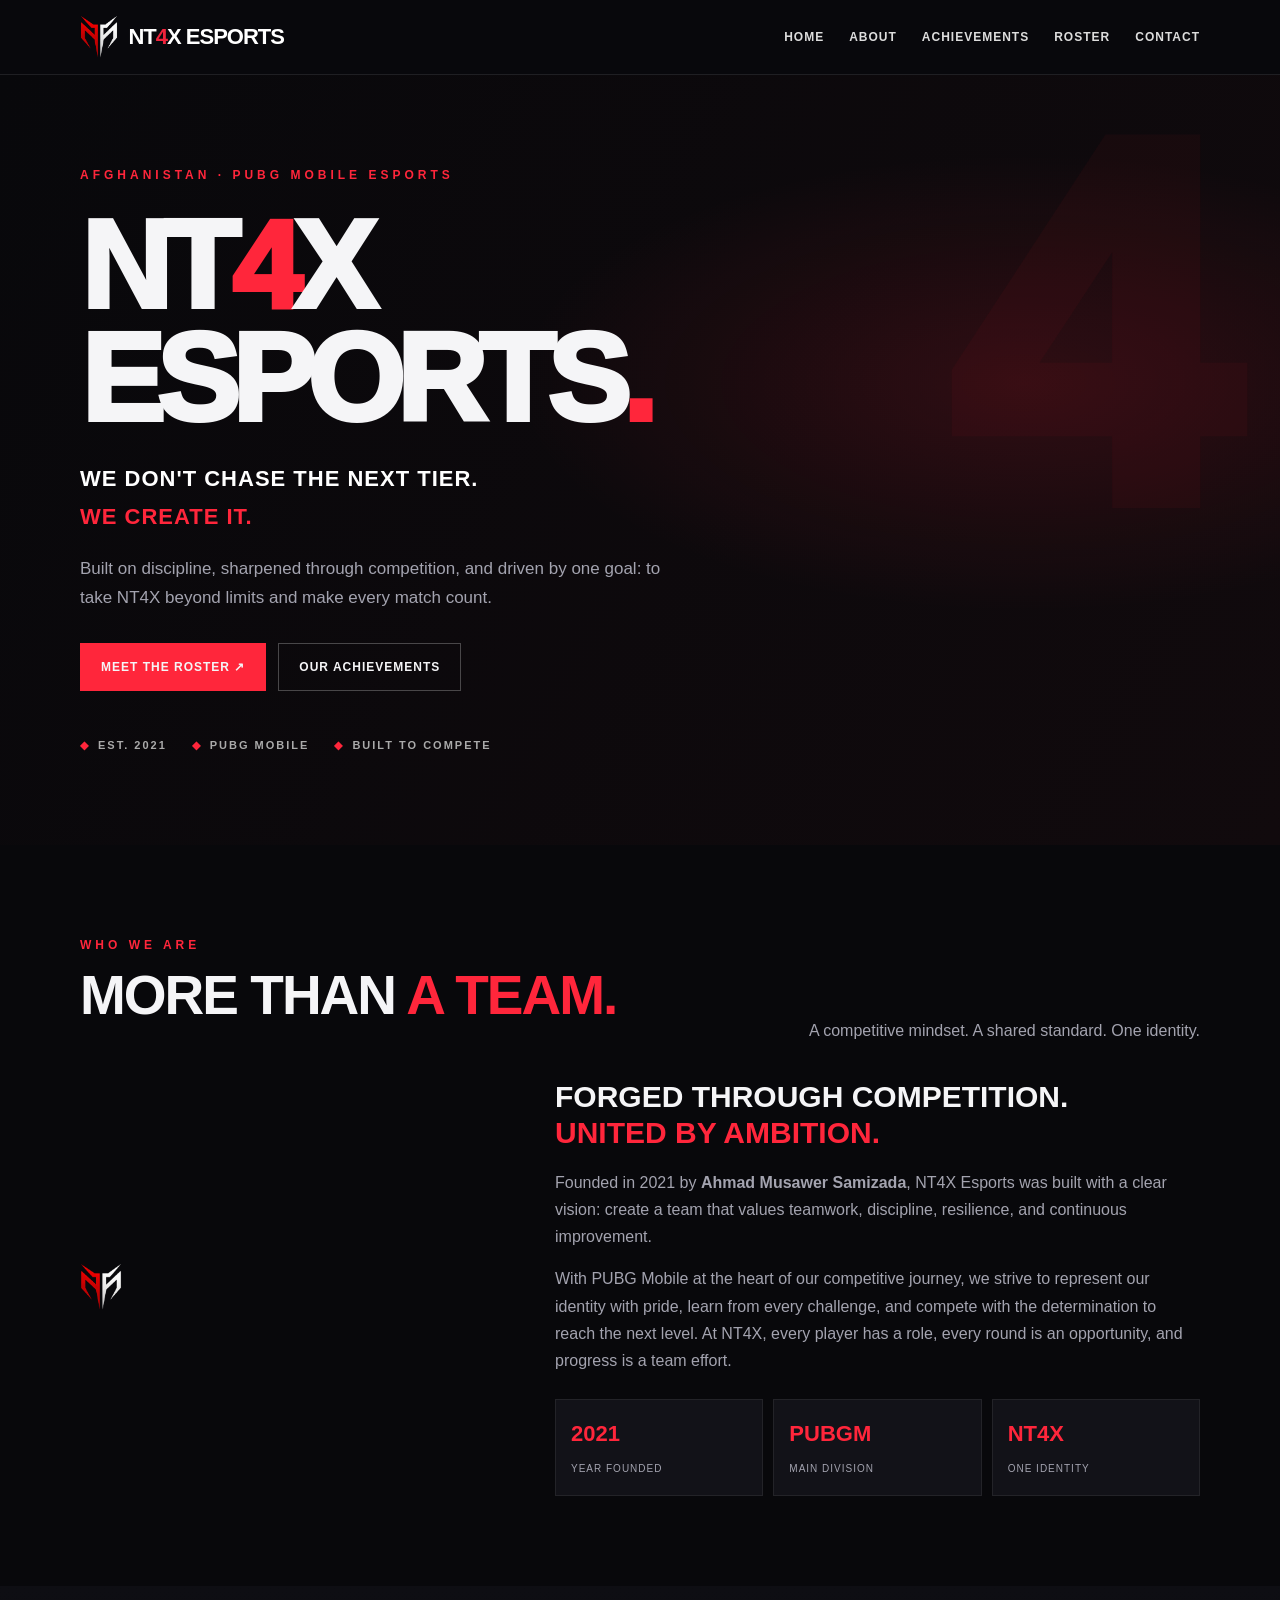
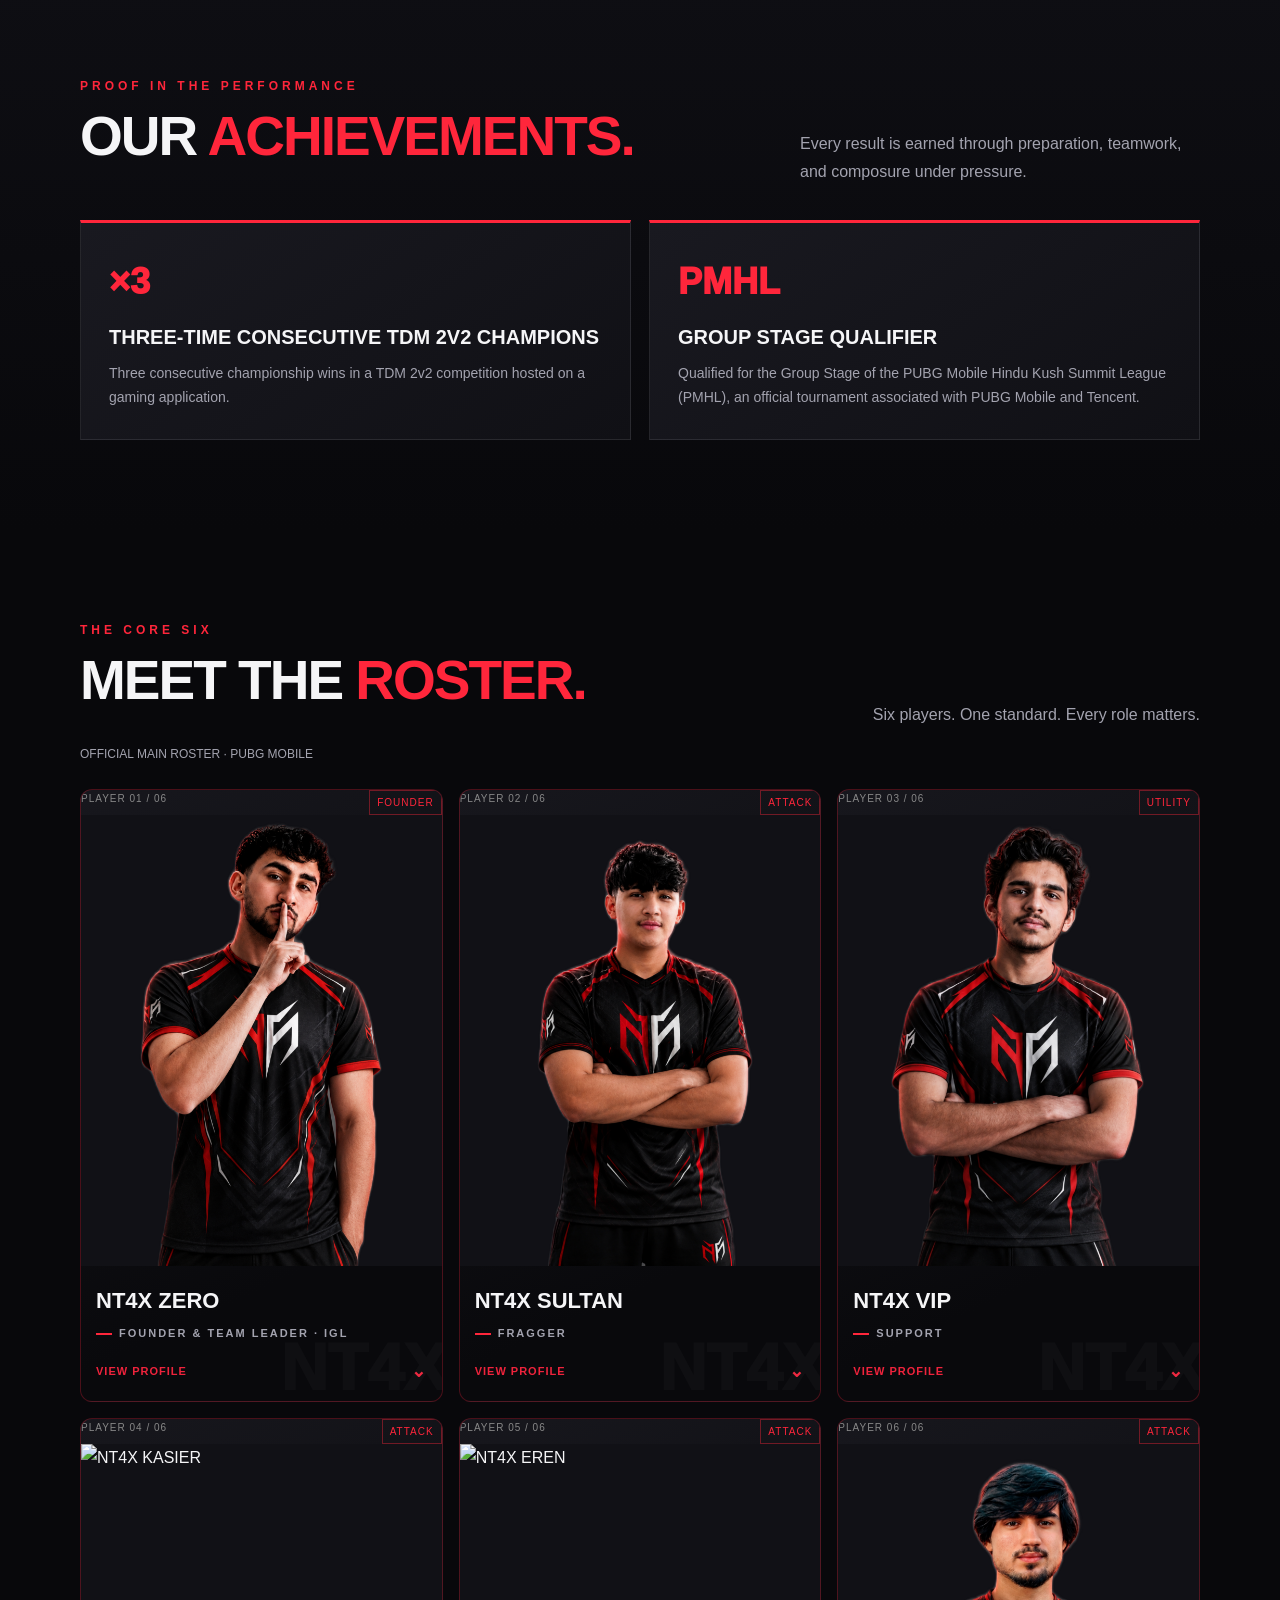
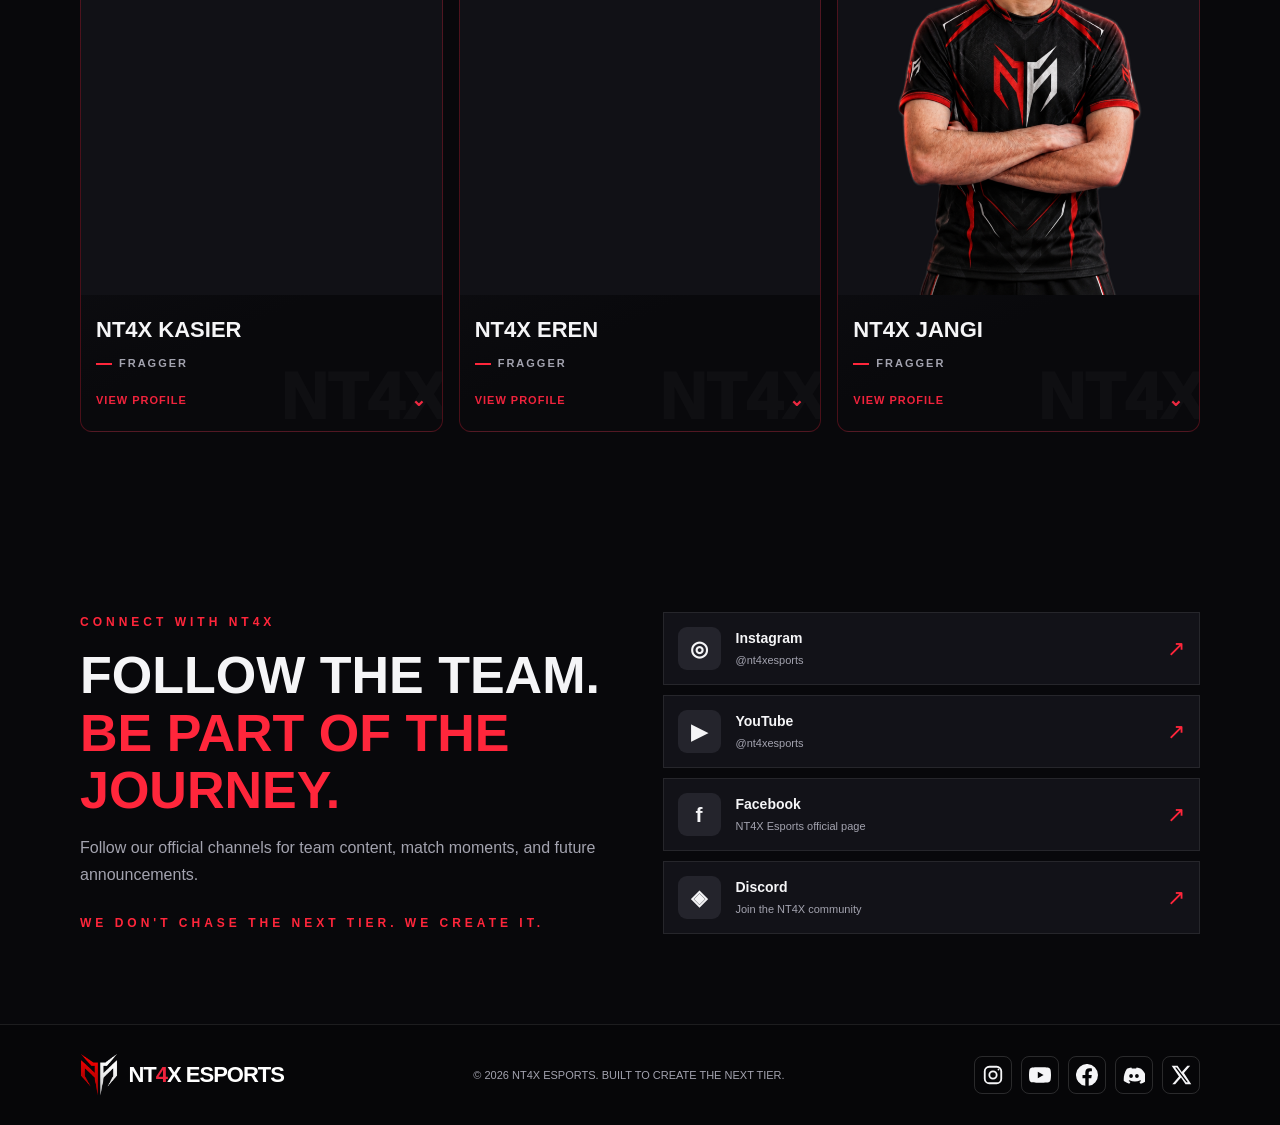
==== commit 3b637ebc: "Update index.html" ====
--- a/index.html
+++ b/index.html
@@ -104,6 +104,129 @@
  .stats{grid-template-columns:1fr}
  .hero h1{font-size:64px}
 }
+ 
+/* NT4X ESPORTS — Expandable Roster Cards */
+.roster-grid {
+  align-items: start;
+}
+
+.player.expand-player {
+  padding: 0;
+  overflow: hidden;
+  background: linear-gradient(155deg, #17171d, #09090c 75%);
+  border: 1px solid rgba(239, 35, 60, 0.28);
+  border-radius: 12px;
+  transition: border-color .25s ease, transform .25s ease;
+}
+
+.player.expand-player:hover,
+.player.expand-player[open] {
+  border-color: #ef233c;
+  transform: translateY(-2px);
+}
+
+.player.expand-player summary {
+  list-style: none;
+  cursor: pointer;
+  position: relative;
+}
+
+.player.expand-player summary::-webkit-details-marker {
+  display: none;
+}
+
+.player-photo {
+  width: 100%;
+  aspect-ratio: 4 / 5;
+  display: block;
+  object-fit: cover;
+  object-position: center top;
+  background: #111116;
+}
+
+.player-card-info {
+  padding: 15px;
+}
+
+.player-card-info h3 {
+  margin: 7px 0;
+}
+
+.player-card-info .role {
+  margin-bottom: 0;
+}
+
+.player-click-hint {
+  display: flex;
+  align-items: center;
+  justify-content: space-between;
+  gap: 8px;
+  margin-top: 13px;
+  color: #ef233c;
+  font-size: 11px;
+  font-weight: 800;
+  letter-spacing: 1px;
+}
+
+.player-click-hint span:last-child {
+  font-size: 18px;
+  transition: transform .2s ease;
+}
+
+.player.expand-player[open] .player-click-hint span:last-child {
+  transform: rotate(180deg);
+}
+
+.player-profile {
+  padding: 0 15px 17px;
+  border-top: 1px solid rgba(239, 35, 60, .3);
+  animation: rosterReveal .25s ease;
+}
+
+.player-profile h4 {
+  margin: 15px 0 8px;
+  color: #ef233c;
+  font-size: 12px;
+  letter-spacing: 1.5px;
+}
+
+.player-profile p {
+  color: #c5c5ce;
+  font-size: 13px;
+  line-height: 1.8;
+  margin: 8px 0;
+}
+
+.player-profile .profile-role {
+  color: #fff;
+  font-weight: 700;
+}
+
+.profile-stat-label {
+  display: inline-block;
+  margin: 5px 5px 0 0;
+  padding: 6px 9px;
+  border: 1px solid #383840;
+  border-radius: 5px;
+  color: #ddd;
+  font-size: 10px;
+}
+
+@keyframes rosterReveal {
+  from { opacity: 0; transform: translateY(-5px); }
+  to { opacity: 1; transform: translateY(0); }
+}
+
+@media (max-width: 480px) {
+  .player-card-info {
+    padding: 11px;
+  }
+
+  .player-profile {
+    padding: 0 11px 14px;
+  }
+}
+
 </style>
 </head>
 <body>
@@ -193,36 +316,133 @@
   </div>
   <p style="margin-top:-20px;margin-bottom:25px;font-size:12px">OFFICIAL MAIN ROSTER · PUBG MOBILE</p>
   <div class="roster-grid">
-   <article class="player leader">
-    <div class="player-top"><span>PLAYER 01 / 06</span><span class="badge">FOUNDER</span></div>
-    <div class="initial">ZERO</div><h3>NT4X ZERO</h3>
-    <div class="role">Founder &amp; Team Leader · IGL</div>
-   </article>
-   <article class="player">
-    <div class="player-top"><span>PLAYER 02 / 06</span><span class="badge">ATTACK</span></div>
-    <div class="initial">SULTAN</div><h3>NT4X SULTAN</h3>
-    <div class="role">Fragger</div>
-   </article>
-   <article class="player">
-    <div class="player-top"><span>PLAYER 03 / 06</span><span class="badge">UTILITY</span></div>
-    <div class="initial">VIP</div><h3>NT4X VIP</h3>
-    <div class="role">Support</div>
-   </article>
-   <article class="player">
-    <div class="player-top"><span>PLAYER 04 / 06</span><span class="badge">ATTACK</span></div>
-    <div class="initial">KASIER</div><h3>NT4X KASIER</h3>
-    <div class="role">Fragger</div>
-   </article>
-   <article class="player">
-    <div class="player-top"><span>PLAYER 05 / 06</span><span class="badge">ATTACK</span></div>
-    <div class="initial">EREN</div><h3>NT4X EREN</h3>
-    <div class="role">Fragger</div>
-   </article>
-   <article class="player">
-    <div class="player-top"><span>PLAYER 06 / 06</span><span class="badge">ATTACK</span></div>
-    <div class="initial">JANGI</div><h3>NT4X JANGI</h3>
-    <div class="role">Fragger</div>
-   </article>
+   
+<details class="player expand-player leader">
+  <summary>
+    <div class="player-top">
+      <span>PLAYER 01 / 06</span><span class="badge">FOUNDER</span>
+    </div>
+    <img class="player-photo" src="zero.png" alt="NT4X ZERO" loading="lazy">
+    <div class="player-card-info">
+      <h3>NT4X ZERO</h3>
+      <div class="role">Founder &amp; Team Leader · IGL</div>
+      <div class="player-click-hint"><span>VIEW PROFILE</span><span>⌄</span></div>
+    </div>
+  </summary>
+  <div class="player-profile">
+    <h4>PLAYER PROFILE</h4>
+    <p class="profile-role">Founder · Team Leader · In-Game Leader</p>
+    <p>Founder of NT4X ESPORTS, responsible for team leadership, in-game direction and coordinating the squad.</p>
+    <span class="profile-stat-label">PUBG MOBILE</span>
+    <span class="profile-stat-label">IGL</span>
+  </div>
+</details>
+
+<details class="player expand-player">
+  <summary>
+    <div class="player-top">
+      <span>PLAYER 02 / 06</span><span class="badge">ATTACK</span>
+    </div>
+    <img class="player-photo" src="sultan.png" alt="NT4X SULTAN" loading="lazy">
+    <div class="player-card-info">
+      <h3>NT4X SULTAN</h3>
+      <div class="role">Fragger</div>
+      <div class="player-click-hint"><span>VIEW PROFILE</span><span>⌄</span></div>
+    </div>
+  </summary>
+  <div class="player-profile">
+    <h4>PLAYER PROFILE</h4>
+    <p class="profile-role">Fragger · Attacking Role</p>
+    <p>Focused on offensive engagements and helping the squad create opportunities during fights.</p>
+    <span class="profile-stat-label">PUBG MOBILE</span>
+    <span class="profile-stat-label">FRAGGER</span>
+  </div>
+</details>
+
+<details class="player expand-player">
+  <summary>
+    <div class="player-top">
+      <span>PLAYER 03 / 06</span><span class="badge">UTILITY</span>
+    </div>
+    <img class="player-photo" src="vip.png" alt="NT4X VIP" loading="lazy">
+    <div class="player-card-info">
+      <h3>NT4X VIP</h3>
+      <div class="role">Support</div>
+      <div class="player-click-hint"><span>VIEW PROFILE</span><span>⌄</span></div>
+    </div>
+  </summary>
+  <div class="player-profile">
+    <h4>PLAYER PROFILE</h4>
+    <p class="profile-role">Support · Team Utility</p>
+    <p>Supports the squad through teamwork, utility coordination and helping teammates during engagements.</p>
+    <span class="profile-stat-label">PUBG MOBILE</span>
+    <span class="profile-stat-label">SUPPORT</span>
+  </div>
+</details>
+
+<details class="player expand-player">
+  <summary>
+    <div class="player-top">
+      <span>PLAYER 04 / 06</span><span class="badge">ATTACK</span>
+    </div>
+    <img class="player-photo" src="kasier.png" alt="NT4X KASIER" loading="lazy">
+    <div class="player-card-info">
+      <h3>NT4X KASIER</h3>
+      <div class="role">Fragger</div>
+      <div class="player-click-hint"><span>VIEW PROFILE</span><span>⌄</span></div>
+    </div>
+  </summary>
+  <div class="player-profile">
+    <h4>PLAYER PROFILE</h4>
+    <p class="profile-role">Fragger · Attacking Role</p>
+    <p>Plays an attacking role, contributing to the squad's pressure and team fights.</p>
+    <span class="profile-stat-label">PUBG MOBILE</span>
+    <span class="profile-stat-label">FRAGGER</span>
+  </div>
+</details>
+
+<details class="player expand-player">
+  <summary>
+    <div class="player-top">
+      <span>PLAYER 05 / 06</span><span class="badge">ATTACK</span>
+    </div>
+    <img class="player-photo" src="eren.png" alt="NT4X EREN" loading="lazy">
+    <div class="player-card-info">
+      <h3>NT4X EREN</h3>
+      <div class="role">Fragger</div>
+      <div class="player-click-hint"><span>VIEW PROFILE</span><span>⌄</span></div>
+    </div>
+  </summary>
+  <div class="player-profile">
+    <h4>PLAYER PROFILE</h4>
+    <p class="profile-role">Fragger · Attacking Role</p>
+    <p>Contributes to offensive plays and works with teammates to challenge opposing squads.</p>
+    <span class="profile-stat-label">PUBG MOBILE</span>
+    <span class="profile-stat-label">FRAGGER</span>
+  </div>
+</details>
+
+<details class="player expand-player">
+  <summary>
+    <div class="player-top">
+      <span>PLAYER 06 / 06</span><span class="badge">ATTACK</span>
+    </div>
+    <img class="player-photo" src="jangi.png" alt="NT4X JANGI" loading="lazy">
+    <div class="player-card-info">
+      <h3>NT4X JANGI</h3>
+      <div class="role">Fragger</div>
+      <div class="player-click-hint"><span>VIEW PROFILE</span><span>⌄</span></div>
+    </div>
+  </summary>
+  <div class="player-profile">
+    <h4>PLAYER PROFILE</h4>
+    <p class="profile-role">Fragger · Attacking Role</p>
+    <p>Plays an attacking role and contributes to the team's offensive engagements.</p>
+    <span class="profile-stat-label">PUBG MOBILE</span>
+    <span class="profile-stat-label">FRAGGER</span>
+  </div>
+</details>
+
   </div>
  </div>
 </section>
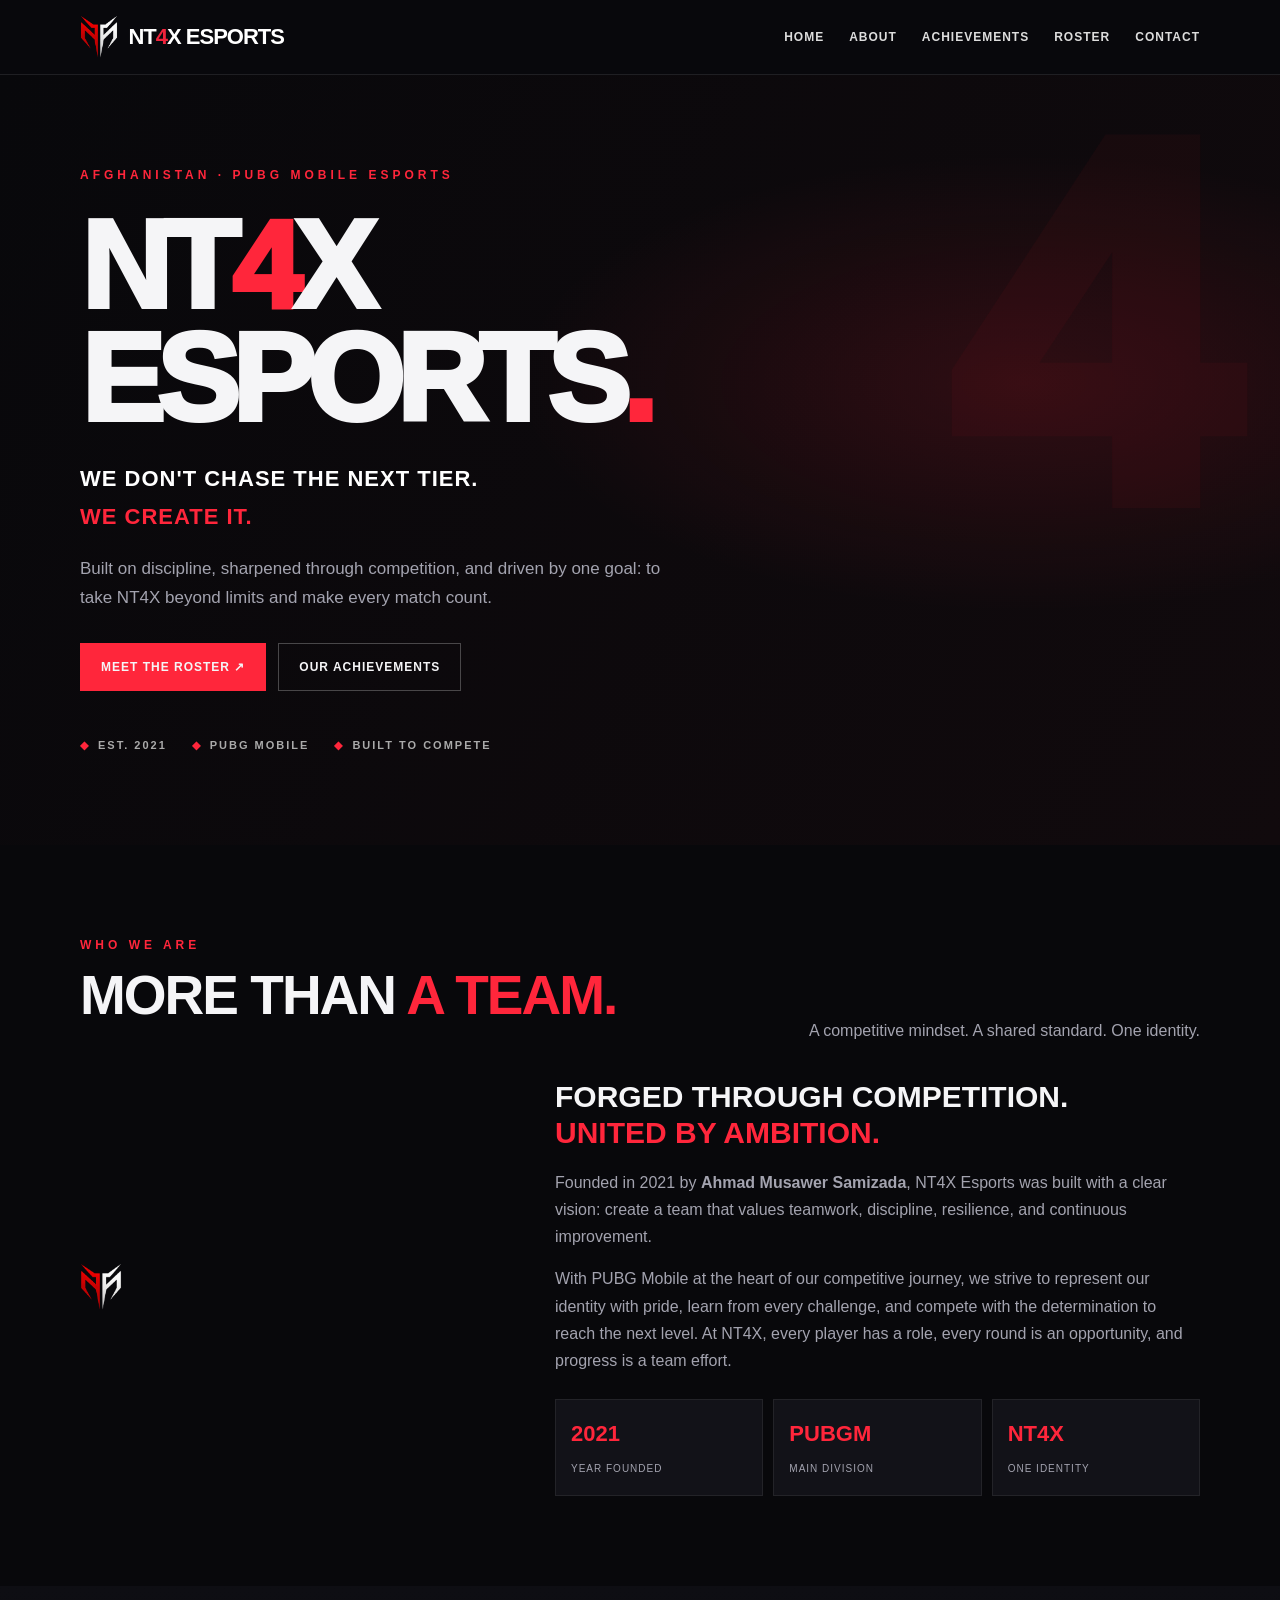
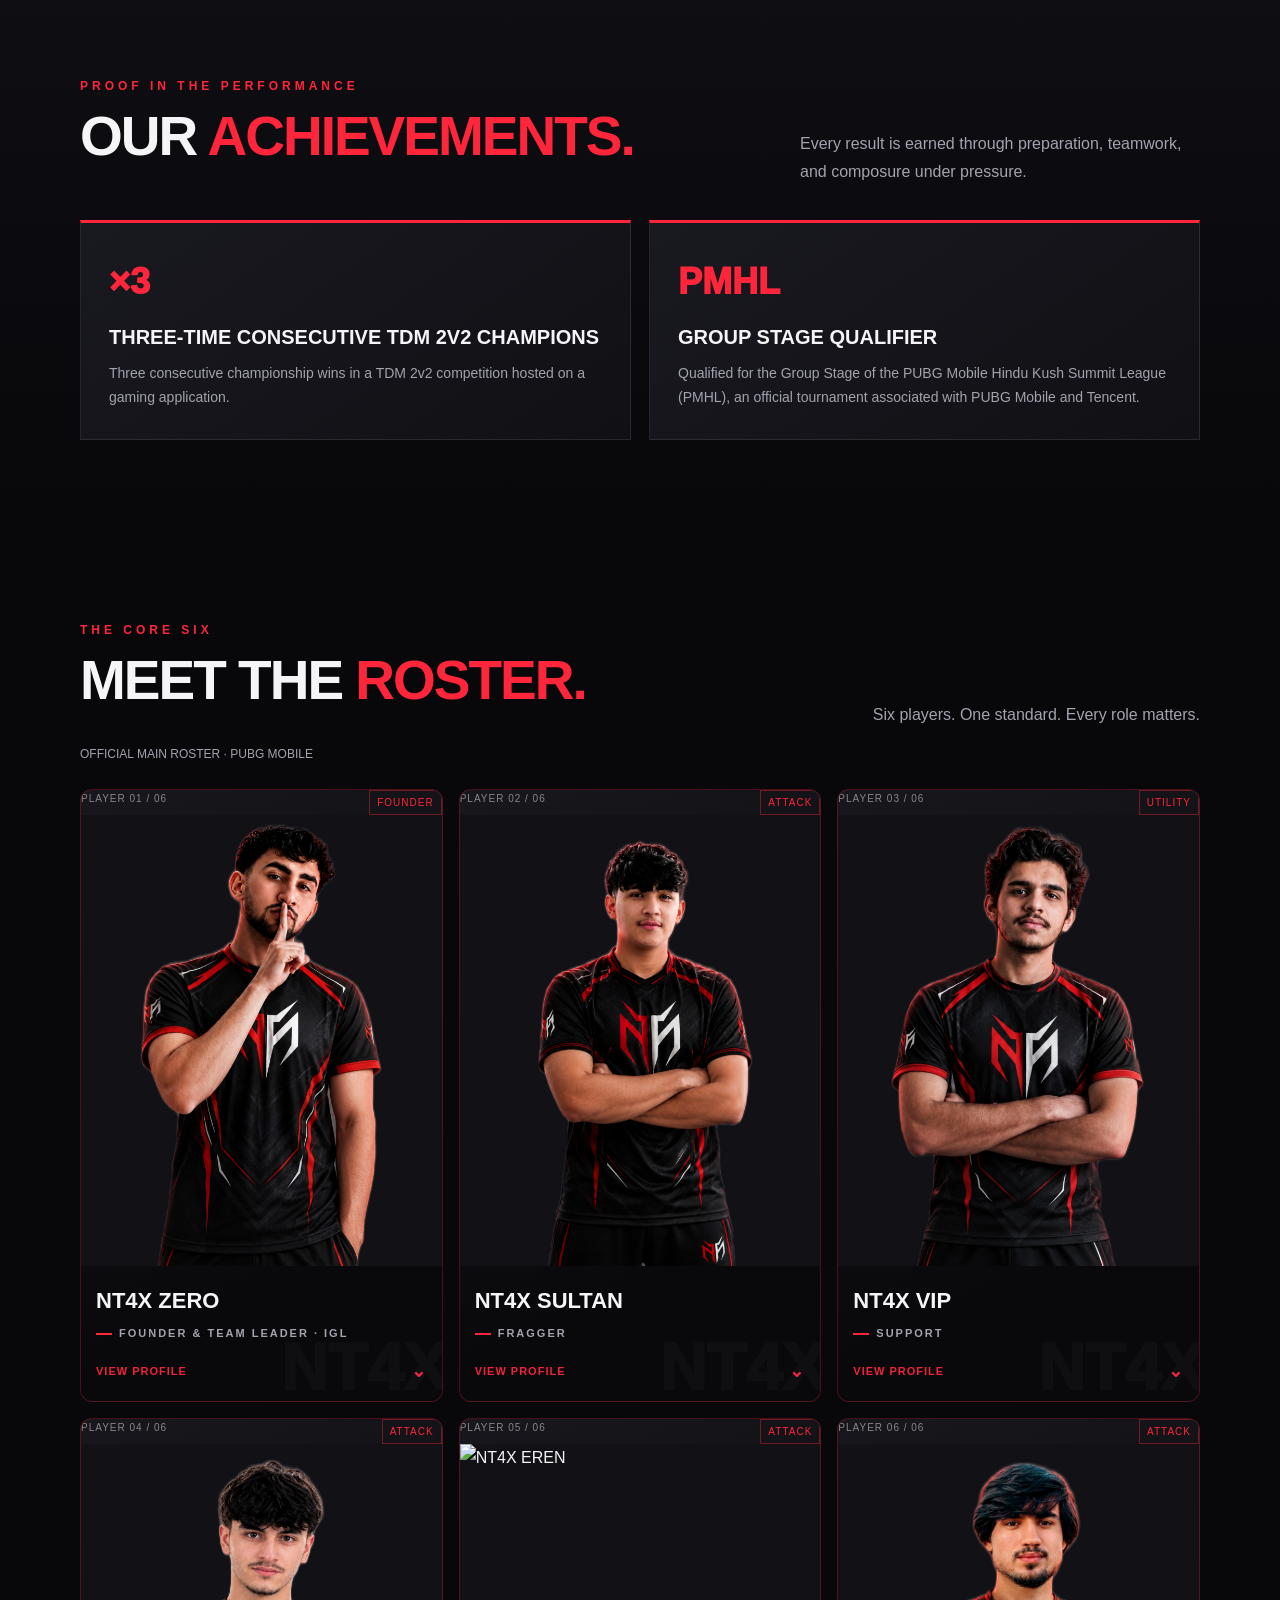
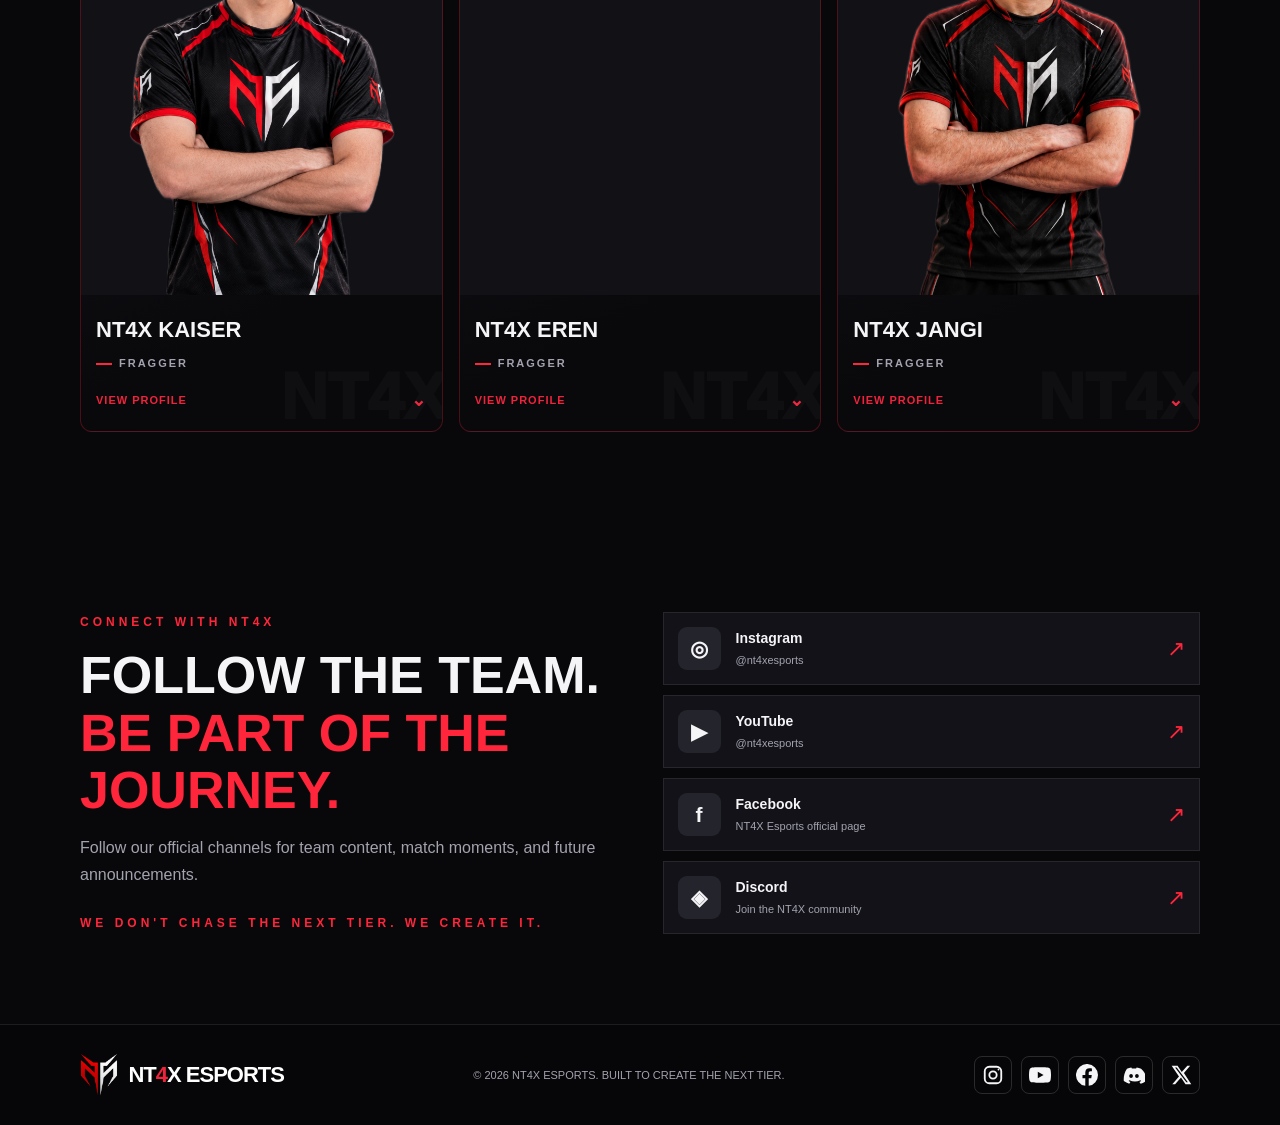
==== commit 49fc183c: "Update index.html" ====
--- a/index.html
+++ b/index.html
@@ -385,9 +385,9 @@
     <div class="player-top">
       <span>PLAYER 04 / 06</span><span class="badge">ATTACK</span>
     </div>
-    <img class="player-photo" src="kasier.png" alt="NT4X KASIER" loading="lazy">
+    <img class="player-photo" src="kaiser.png" alt="NT4X KAISER" loading="lazy">
     <div class="player-card-info">
-      <h3>NT4X KASIER</h3>
+      <h3>NT4X KAISER</h3>
       <div class="role">Fragger</div>
       <div class="player-click-hint"><span>VIEW PROFILE</span><span>⌄</span></div>
     </div>
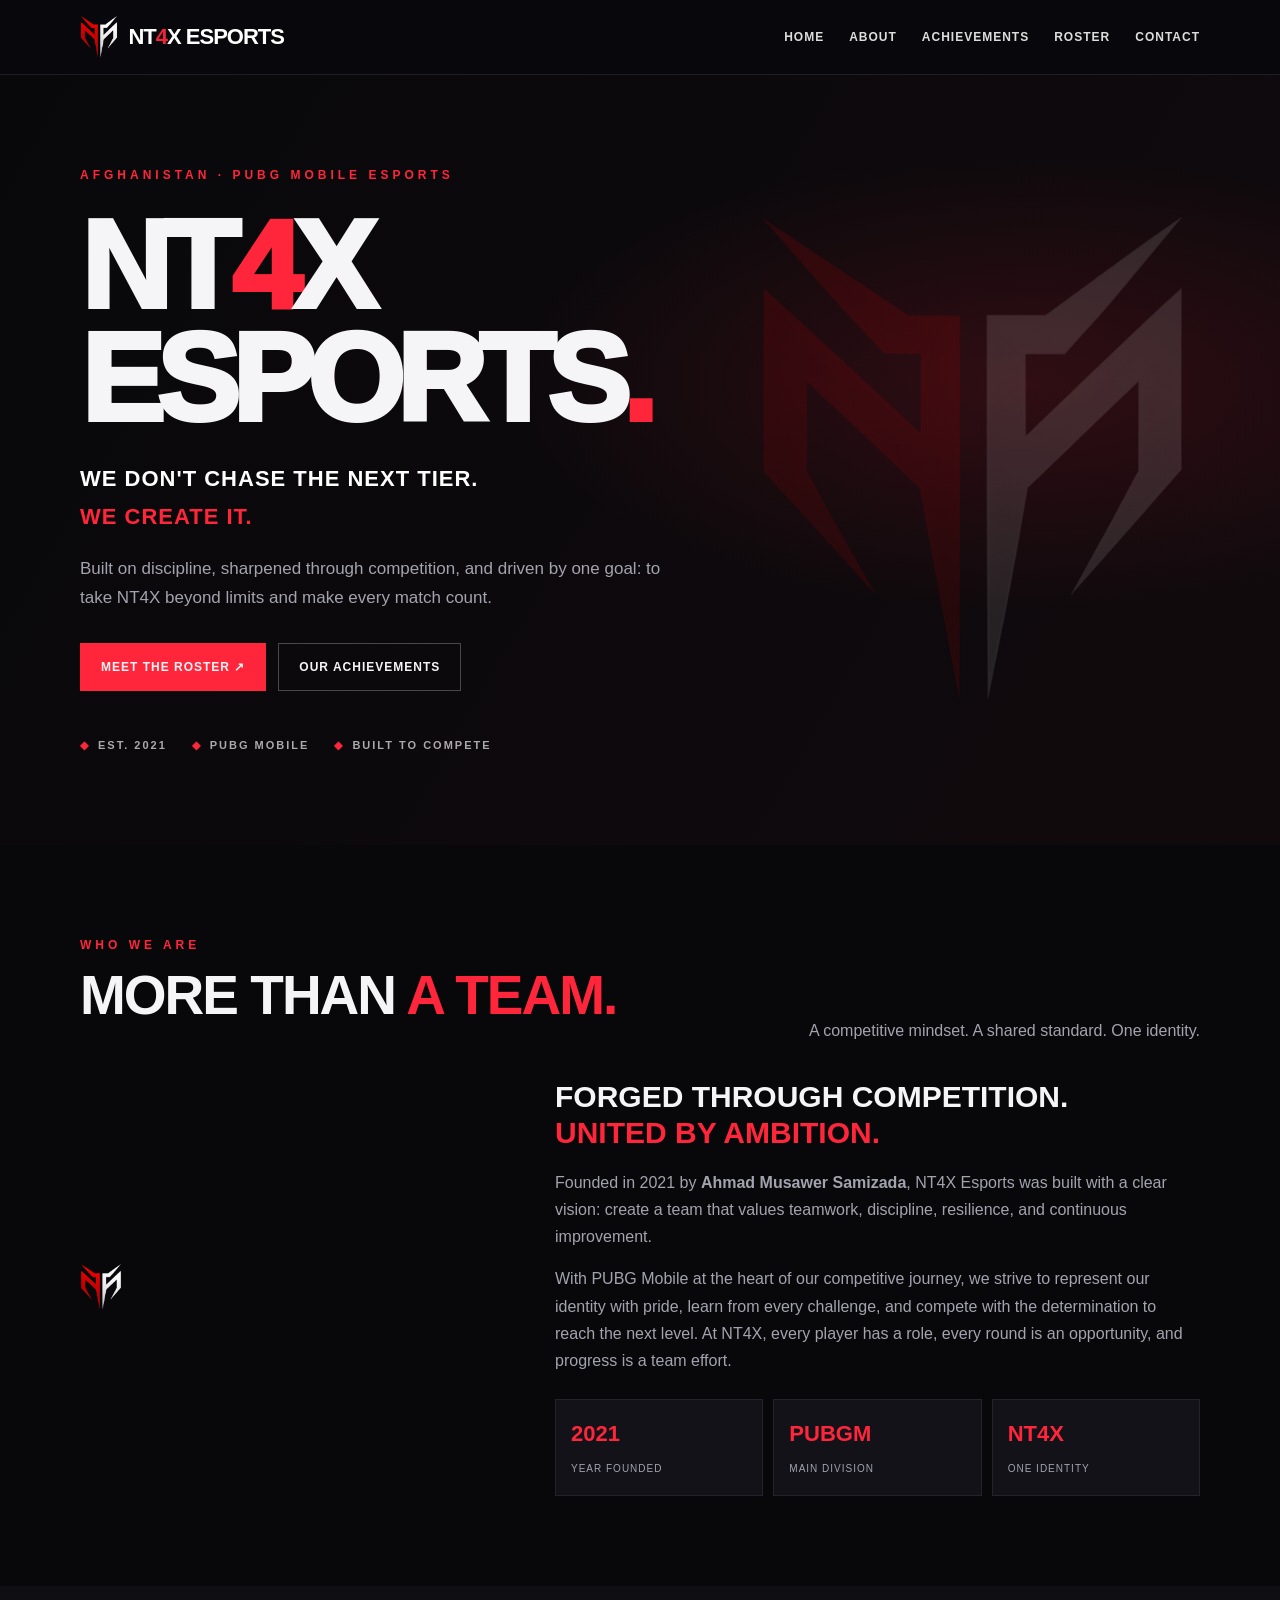
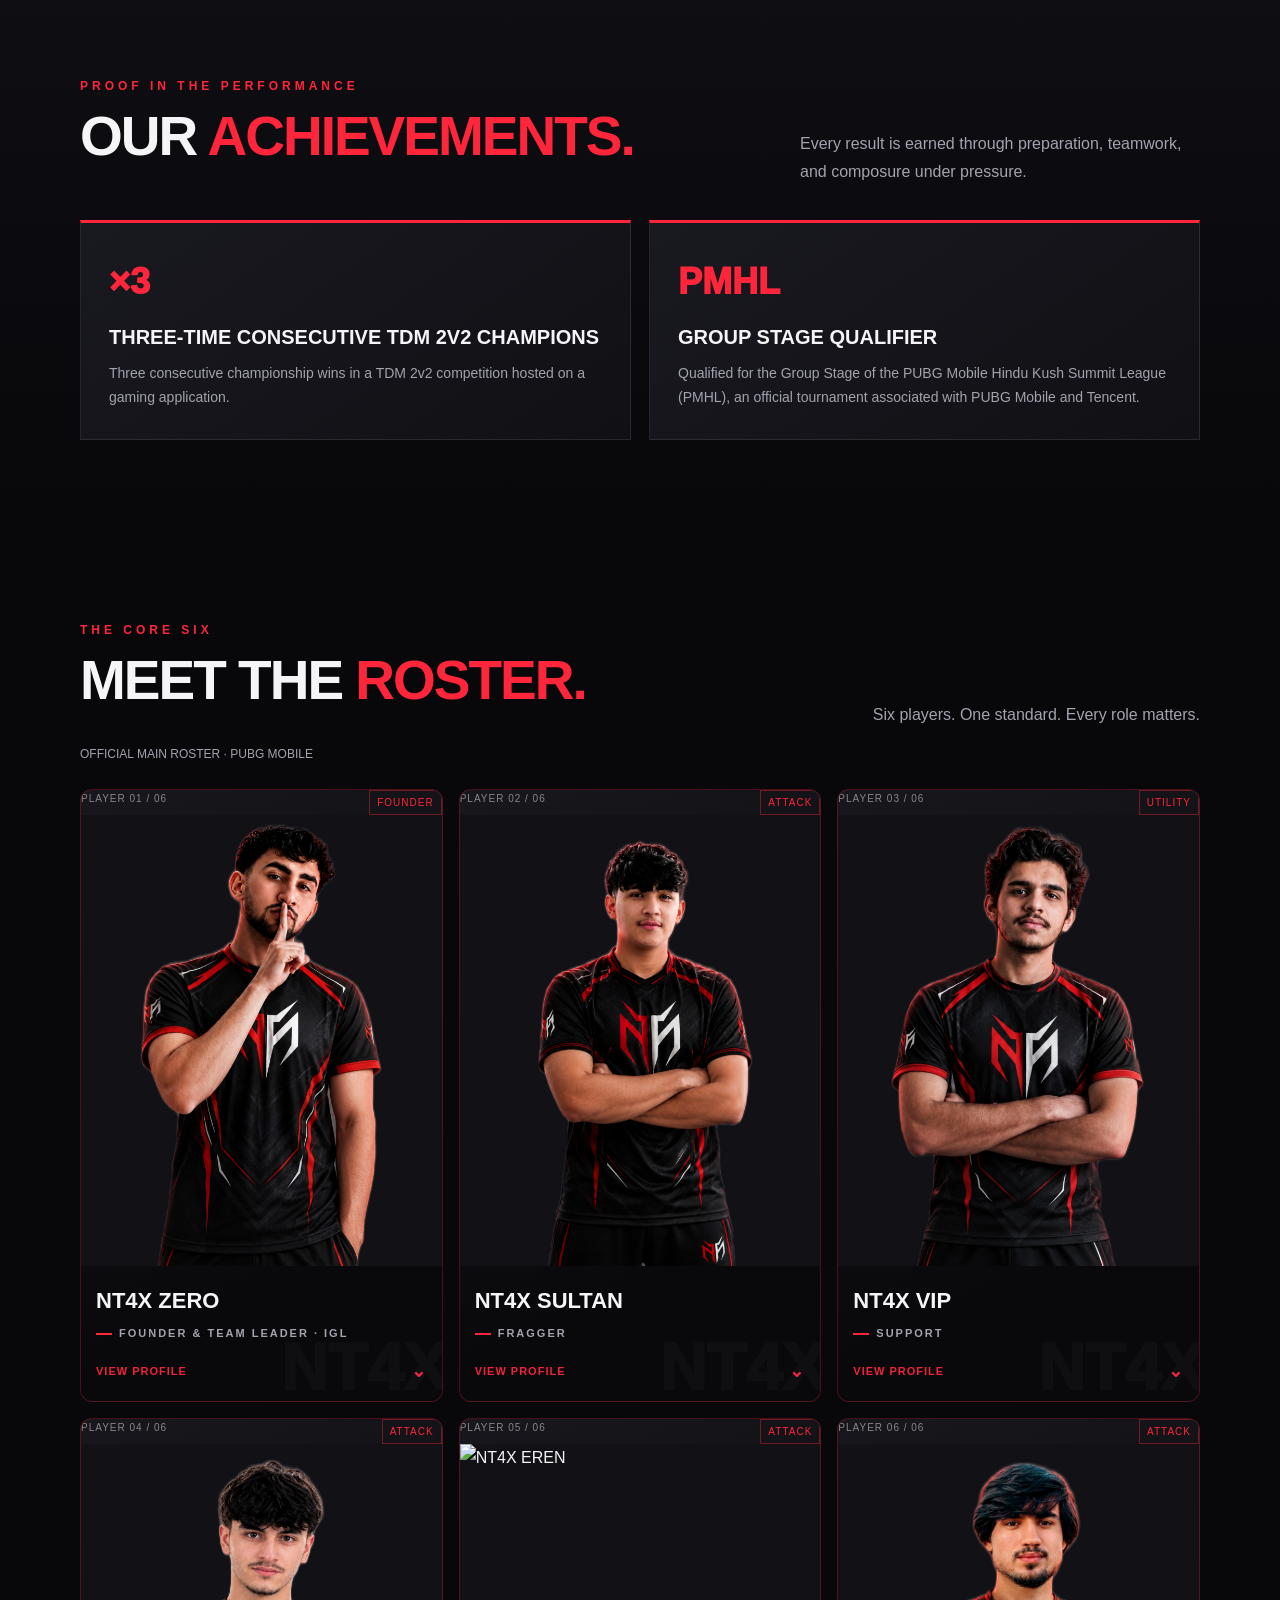
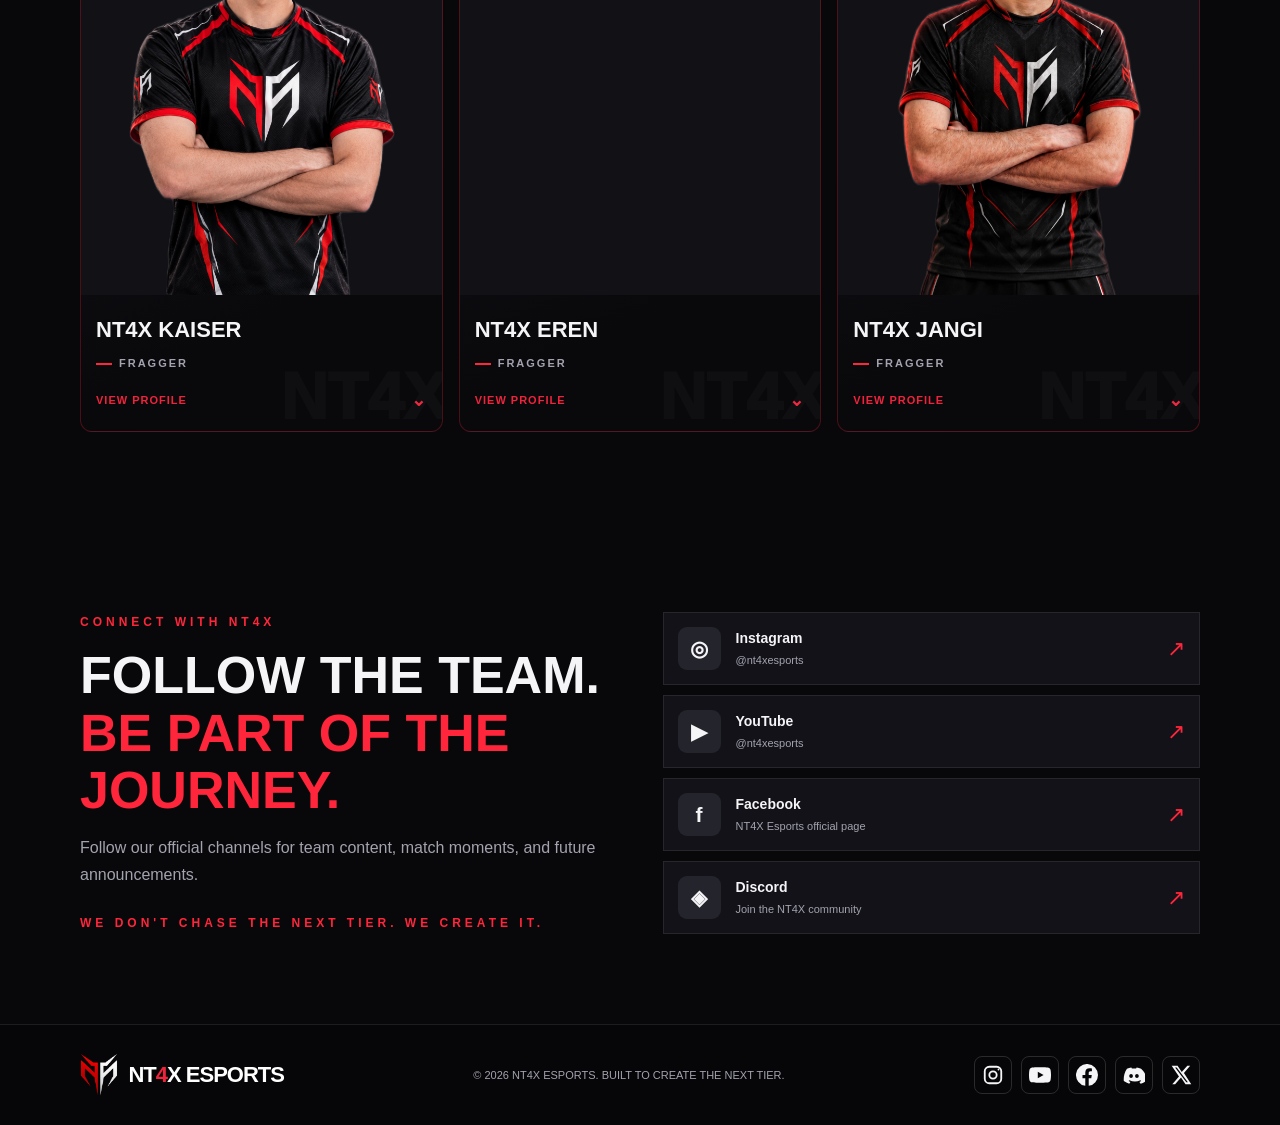
==== commit 1cbad0b8: "Update index.html" ====
--- a/index.html
+++ b/index.html
@@ -27,7 +27,20 @@
 h2{font-size:clamp(32px,5vw,55px);line-height:1.1;letter-spacing:-2px;text-transform:uppercase;margin:10px 0 18px}
 p{color:var(--muted)}
 .hero{min-height:650px;display:flex;align-items:center;position:relative;overflow:hidden;background:radial-gradient(ellipse at 80% 40%,#ff263b24,transparent 35%),linear-gradient(120deg,#08080b,#110a0d)}
-.hero:after{content:"4";position:absolute;right:4%;top:0;font-size:clamp(250px,40vw,520px);font-weight:1000;color:#ff263b0b;line-height:1;pointer-events:none}
+
+.hero:after{
+  content:"";
+  position:absolute;
+  right:4%;
+  top:50%;
+  transform:translateY(-50%);
+  width:clamp(220px,40vw,520px);
+  height:clamp(220px,40vw,520px);
+  background:url("nt4x-logo.png") center/contain no-repeat;
+  opacity:0.12;
+  pointer-events:none;
+}
+
 .hero .wrap{position:relative;z-index:1}
 .hero h1{font-size:clamp(65px,11vw,125px);line-height:.9;letter-spacing:-8px;font-weight:1000;margin:25px 0}
 .hero h1 span{color:var(--red)}
